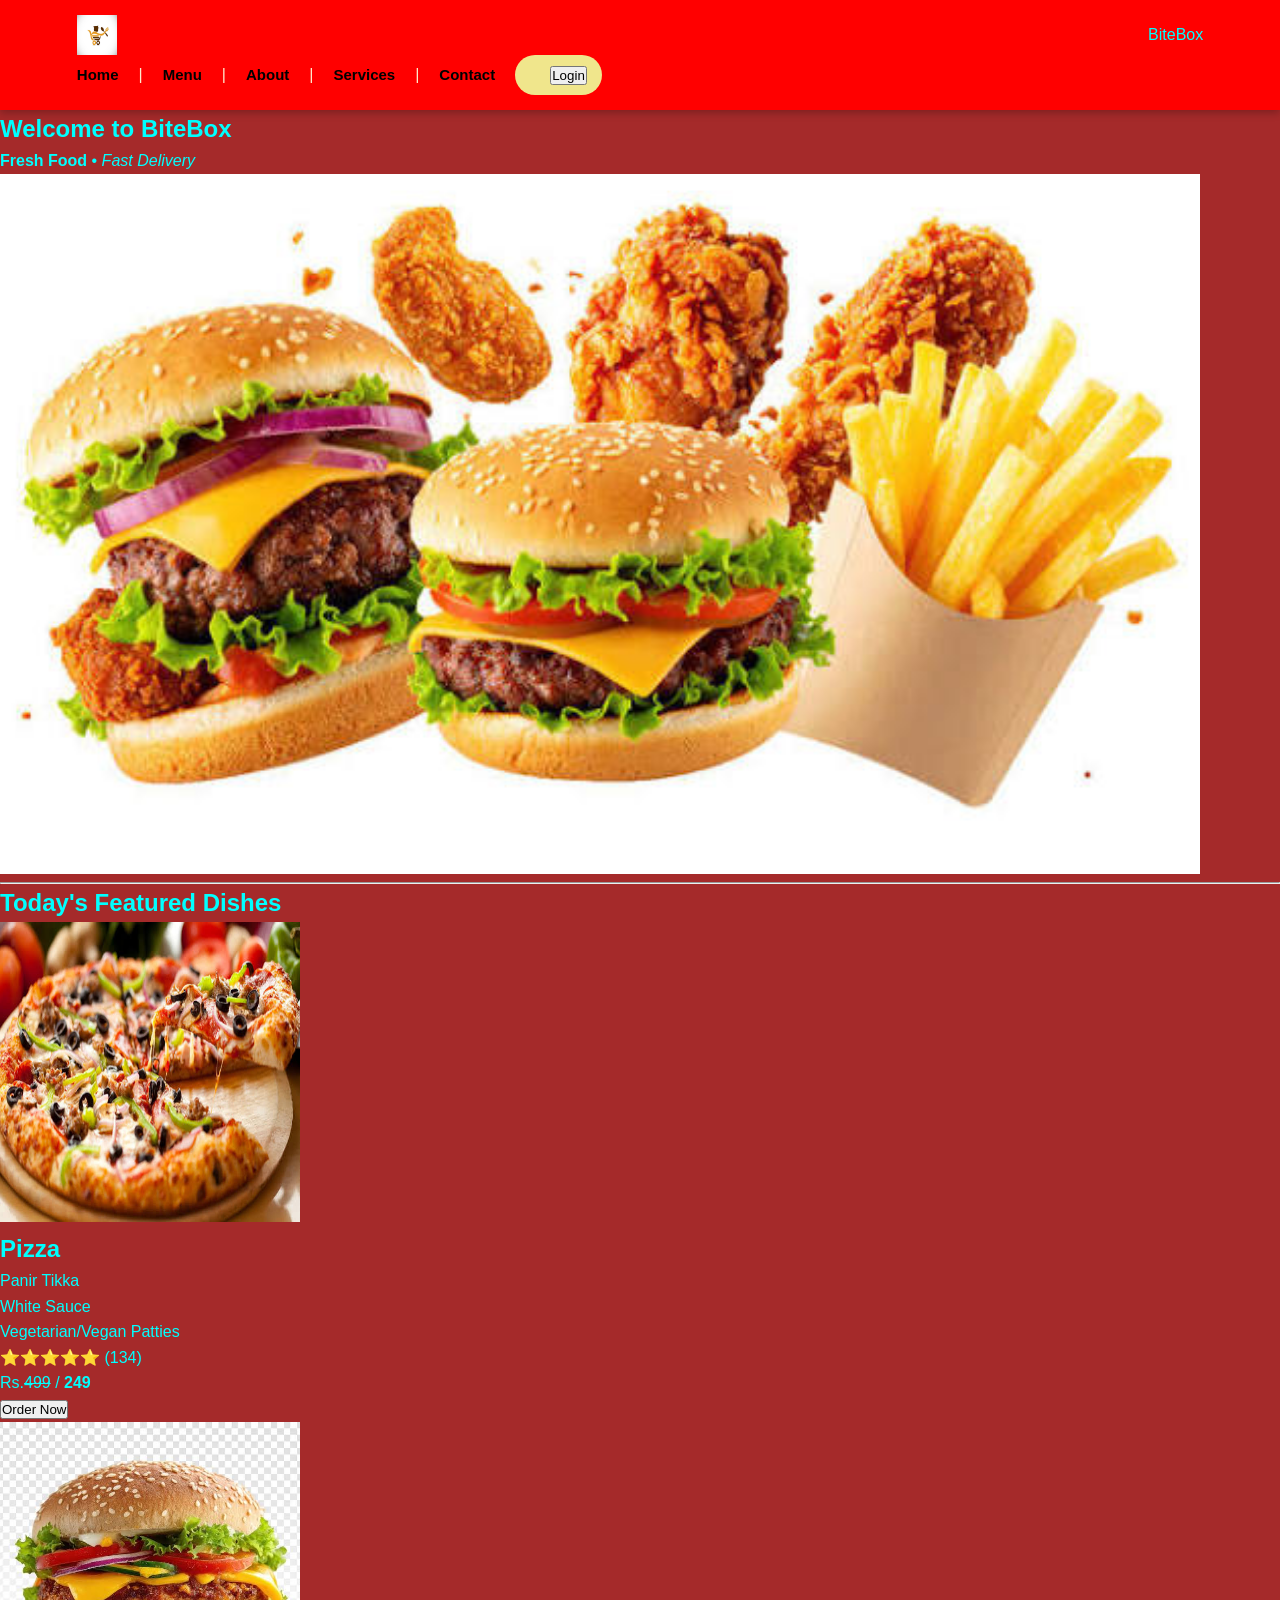
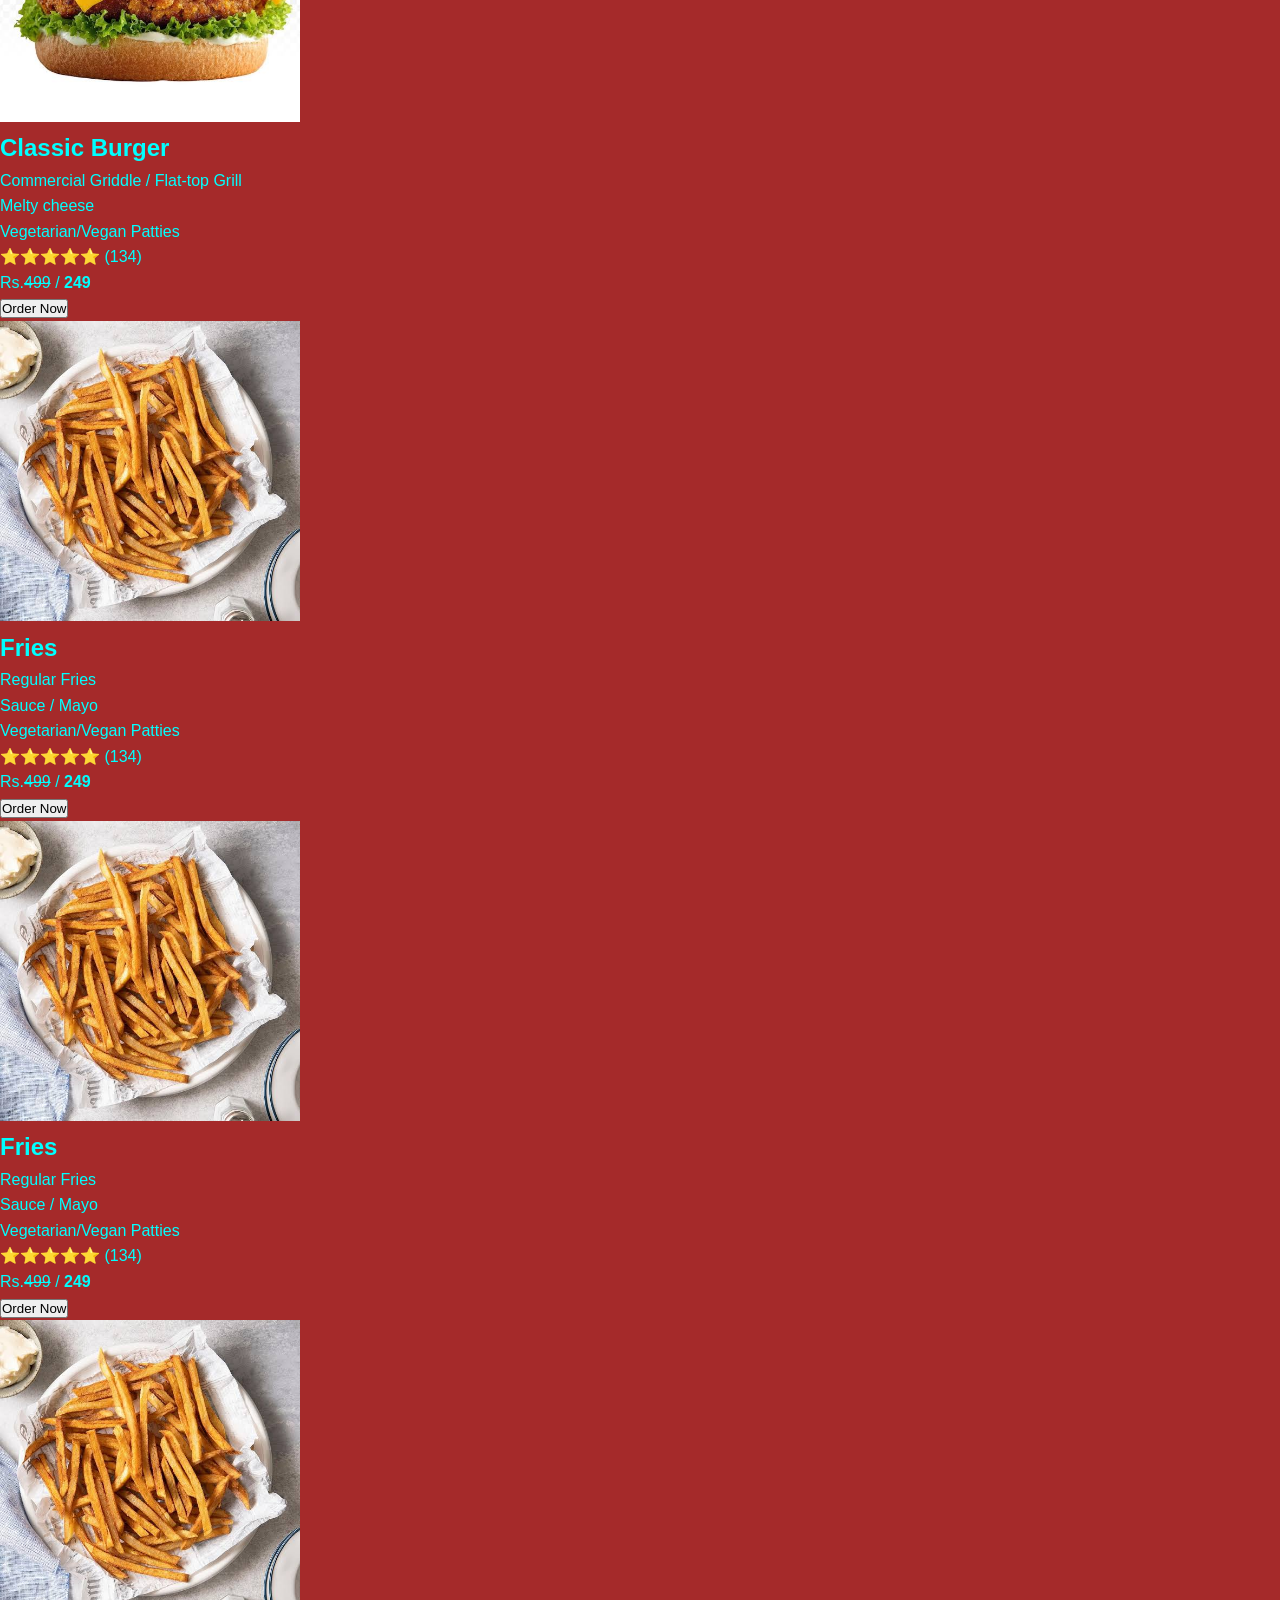
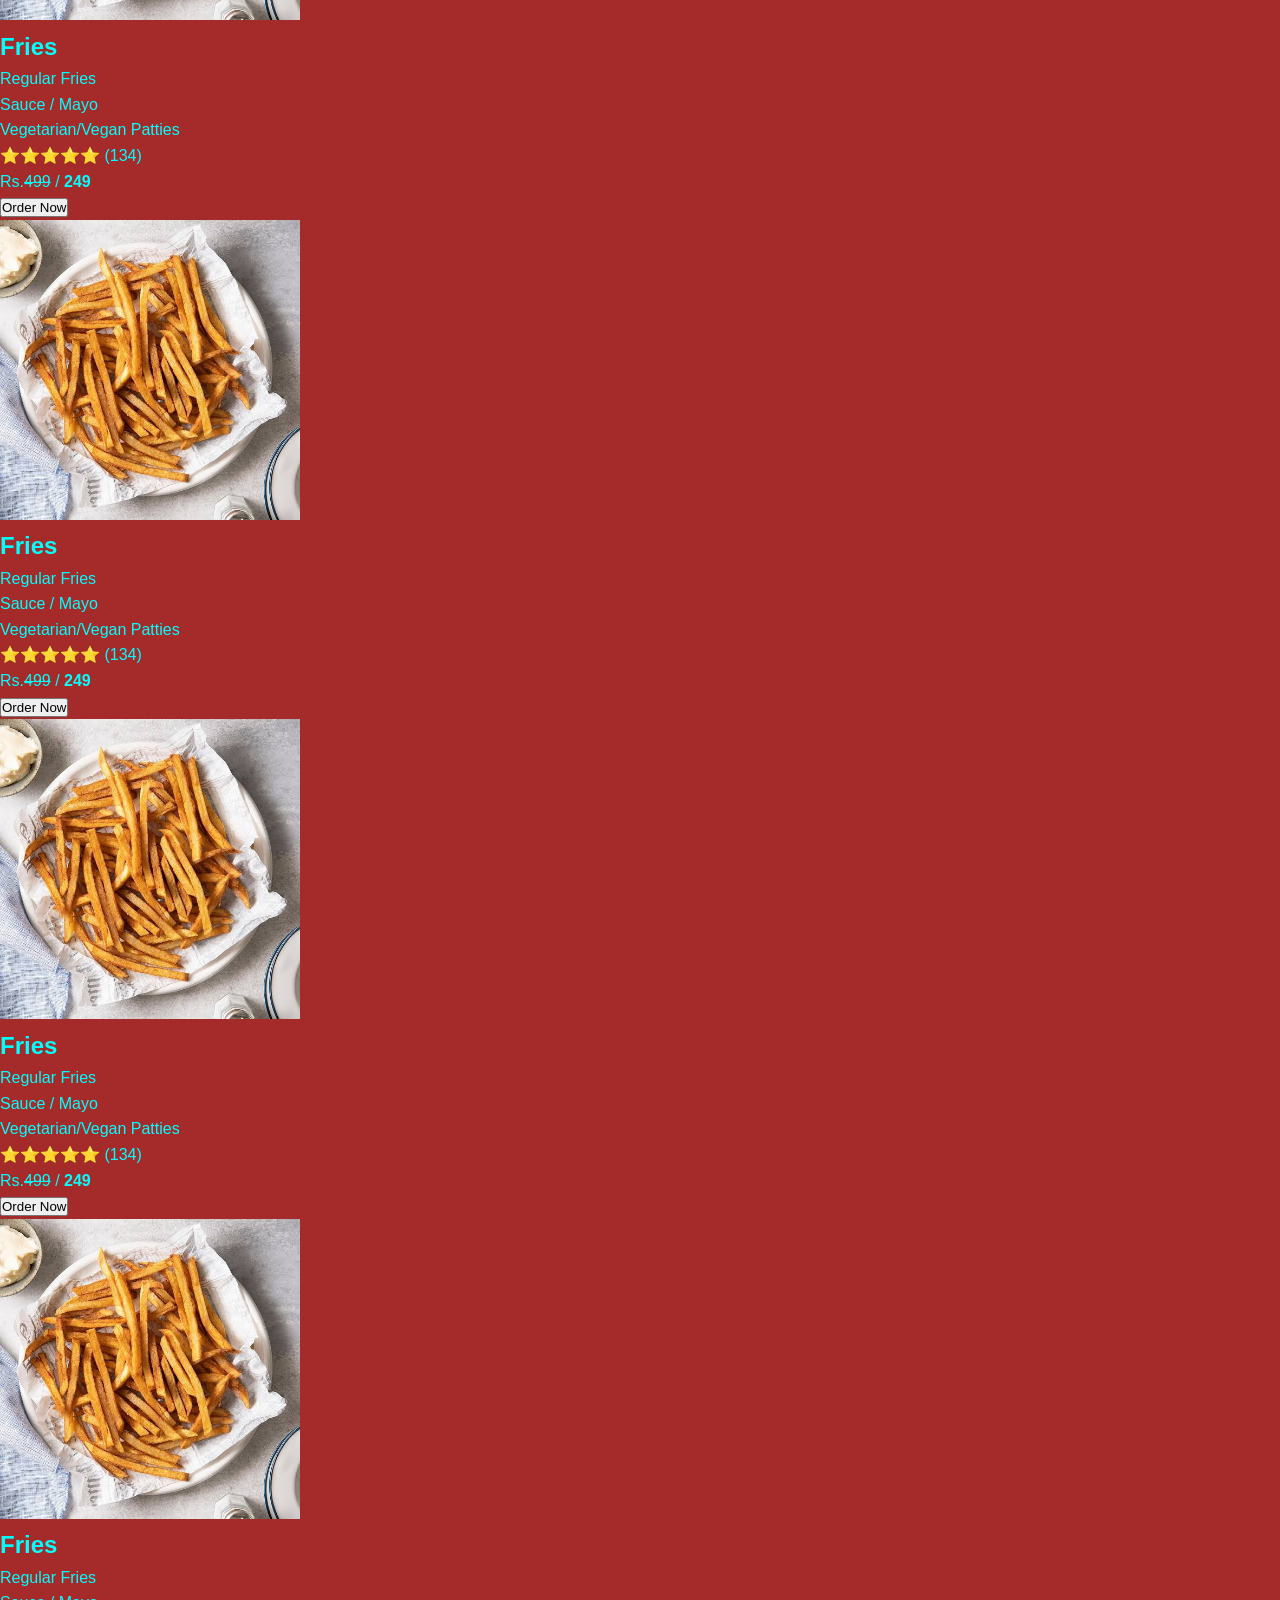
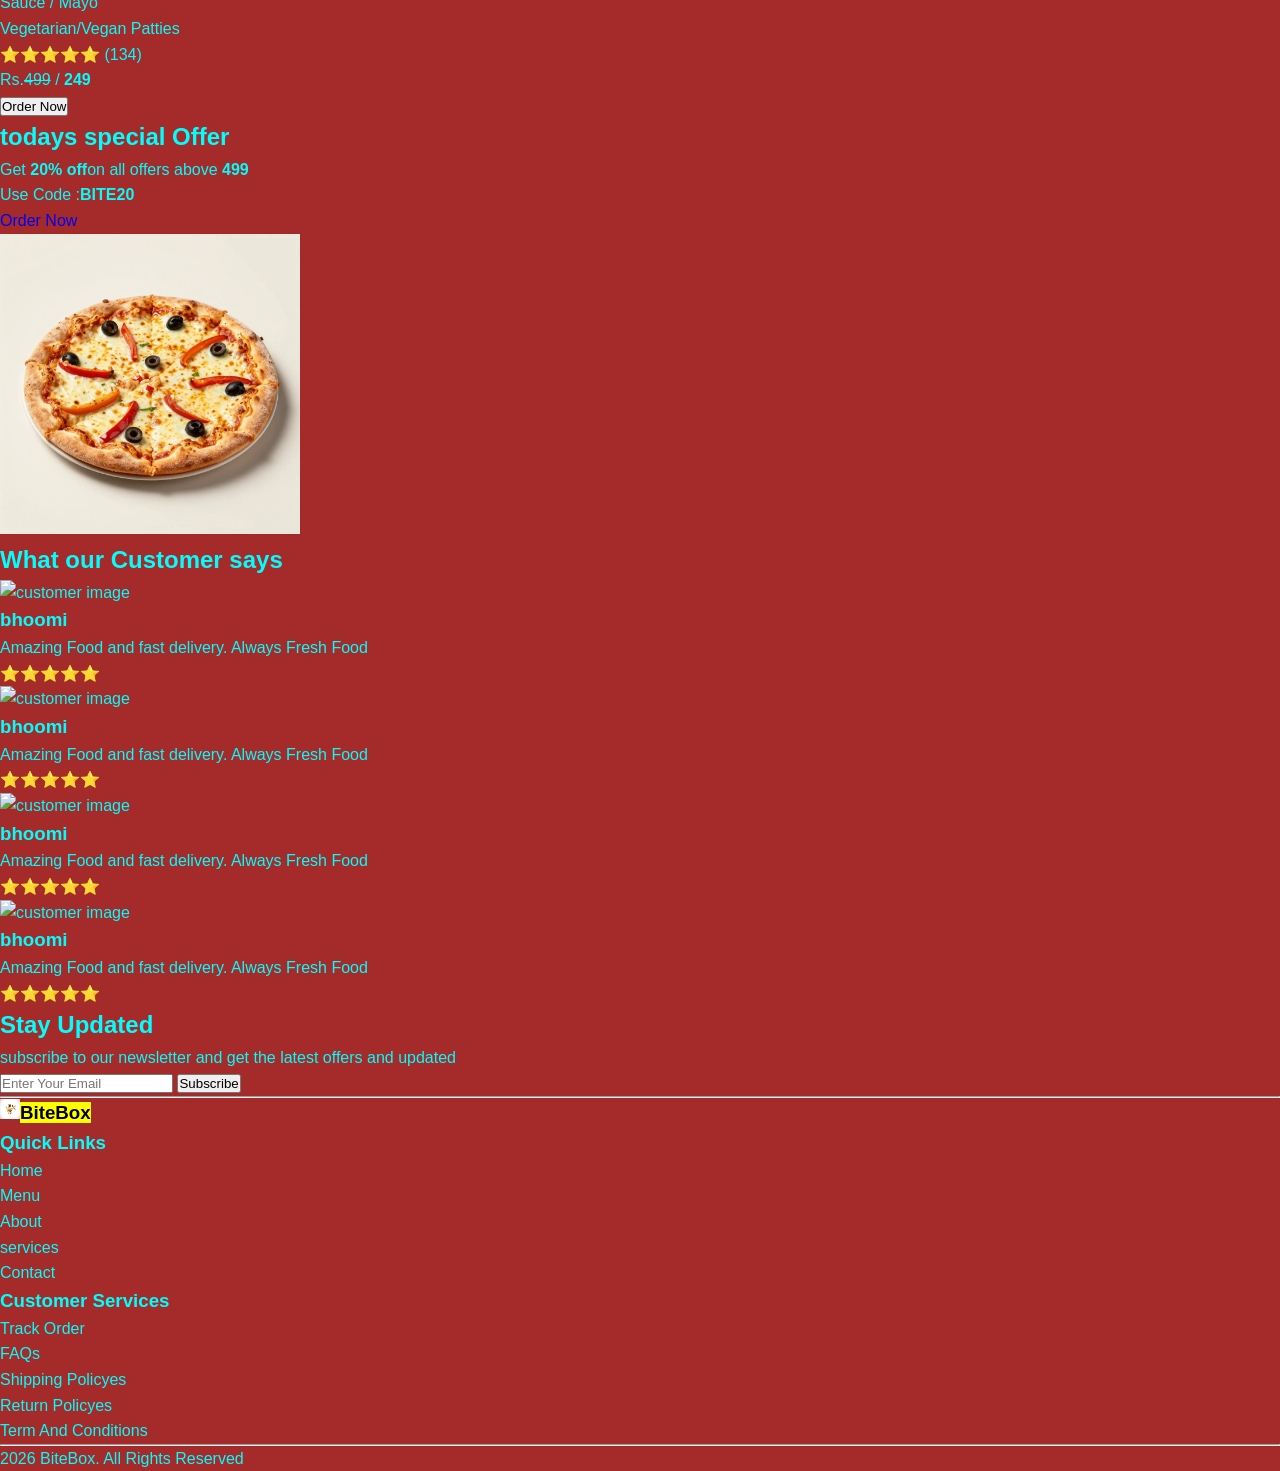
==== index.html @ 76cec6b2 "css changed and added some style" ====
<!DOCTYPE html>
<html lang="en">

<head>
    <meta charset="UTF-8">
    <meta name="viewport" content="width=device-width, initial-scale=1.0">
    <title>BiteBox</title>
    <link rel="stylesheet" href="./style.css">
    
</head>

<body>
    <!-- Restaurant Name -->



    <nav class="navbar-container" >
        <div class="nav"
            <h1  class="logo" ><img src="./assets/images/logo.jpg" height="40" width="40"><span>BiteBox</span></h1>
           
        </div>
        <div  class="nav-links">
             <a   class="links"   href="index.html">Home</a>
            |
            <a class="links"  href="Menu.html">Menu</a>
            |
            <a class="links" href="About.html">About</a>
            |
            <a class="links" href="Services.html"> Services</a>
            |
            <a class="links" href="Contact.html">Contact</a>


            <a class="login-link"  href="./Login.html"><button class="login-btn">Login</button></a>


        </div>
    </nav>


    <main>
        <section class="main"  >
            <!-- Welcome Section -->

            <h2>Welcome to BiteBox</h2>
            <p>
                <strong>Fresh Food</strong>
                •
                <em>Fast Delivery</em>
            </p>
        </section>

        <div>
            <img src="./assets/images/banner.jpg" alt="banner" height="700" width="1200">
        </div>


        <!--Todays Featured Dishes -->

        <hr>

        <section   class="main">
            <h2>Today's Featured Dishes</h2>
            <div>
                <img src="./assets/images/pizzaindex.jpg" alt="Pizza" height="300" width="300">
                <h2>Pizza</h2>
                <p>
                <ul>
                    <li> Panir Tikka</li>
                    <li>White Sauce</li>
                    <li>Vegetarian/Vegan Patties</li>
                </ul>
                </p>
                <p><span>⭐⭐⭐⭐⭐</span> (134)</p>
                <p>Rs.<del>499</del> / <strong>249</strong></p>
                <button>Order Now</button>
            </div>
            <div class="card1">
                <img src="./assets/images/burgerindex.jpg" alt="Pizza" height="300" width="300">
                <h2>Classic Burger</h2>
                <p>
                <ul>
                    <li>Commercial Griddle / Flat-top Grill</li>
                    <li>Melty cheese</li>
                    <li>Vegetarian/Vegan Patties</li>

                </ul>
                </p>
                <p><span>⭐⭐⭐⭐⭐</span> (134)</p>
                <p>Rs.<del>499</del> / <strong>249</strong></p>
                <button>Order Now</button>
            </div>
            <div>
                <img src="./assets/images/friesindex.jpg" alt="Pizza" height="300" width="300">
                <h2>Fries</h2>
                <p>
                <ul>
                    <li>Regular Fries</li>
                    <li>Sauce / Mayo</li>
                    <li>Vegetarian/Vegan Patties</li>

                </ul>
                </p>
                <p><span>⭐⭐⭐⭐⭐</span> (134)</p>
                <p>Rs.<del>499</del> / <strong>249</strong></p>
                <button>Order Now</button>
            </div>


            <div>
                <img src="./assets/images/friesindex.jpg" alt="Pizza" height="300" width="300">
                <h2>Fries</h2>
                <p>
                <ul>
                    <li>Regular Fries</li>
                    <li>Sauce / Mayo</li>
                    <li>Vegetarian/Vegan Patties</li>

                </ul>
                </p>
                <p><span>⭐⭐⭐⭐⭐</span> (134)</p>
                <p>Rs.<del>499</del> / <strong>249</strong></p>
                <button>Order Now</button>
            </div>


            <div>
                <img src="./assets/images/friesindex.jpg" alt="Pizza" height="300" width="300">
                <h2>Fries</h2>
                <p>
                <ul>
                    <li>Regular Fries</li>
                    <li>Sauce / Mayo</li>
                    <li>Vegetarian/Vegan Patties</li>

                </ul>
                </p>
                <p><span>⭐⭐⭐⭐⭐</span> (134)</p>
                <p>Rs.<del>499</del> / <strong>249</strong></p>
                <button>Order Now</button>
            </div>


            <div>
                <img src="./assets/images/friesindex.jpg" alt="Pizza" height="300" width="300">
                <h2>Fries</h2>
                <p>
                <ul>
                    <li>Regular Fries</li>
                    <li>Sauce / Mayo</li>
                    <li>Vegetarian/Vegan Patties</li>

                </ul>
                </p>
                <p><span>⭐⭐⭐⭐⭐</span> (134)</p>
                <p>Rs.<del>499</del> / <strong>249</strong></p>
                <button>Order Now</button>
            </div>


            <div>
                <img src="./assets/images/friesindex.jpg" alt="Pizza" height="300" width="300">
                <h2>Fries</h2>
                <p>
                <ul>
                    <li>Regular Fries</li>
                    <li>Sauce / Mayo</li>
                    <li>Vegetarian/Vegan Patties</li>

                </ul>
                </p>
                <p><span>⭐⭐⭐⭐⭐</span> (134)</p>
                <p>Rs.<del>499</del> / <strong>249</strong></p>
                <button>Order Now</button>
            </div>


            <div>
                <img src="./assets/images/friesindex.jpg" alt="Pizza" height="300" width="300">
                <h2>Fries</h2>
                <p>
                <ul>
                    <li>Regular Fries</li>
                    <li>Sauce / Mayo</li>
                    <li>Vegetarian/Vegan Patties</li>

                </ul>
                </p>
                <p><span>⭐⭐⭐⭐⭐</span> (134)</p>
                <p>Rs.<del>499</del> / <strong>249</strong></p>
                <button>Order Now</button>
            </div>



        </section>

        <!--  -->

        <!--Todays Special Offers -->
        <section>
            <!-- offer content -->
            <div>
                <h2>todays special Offer</h2>
                <p>Get <Strong>20% off</Strong>on all offers above <strong>499</strong></p>
                <p>Use Code :<strong>BITE20</strong></p>
                <a href="./Menu.html">Order Now</a>
            </div>
            <!-- offer image -->
            <div>
                <img src="./assets/images/pizza.png" alt="pizza ofer " height="300" width="300">

            </div>
        </section>

        <!-- reviews  -->

        <section>
            <h2>What our Customer says</h2>
            <!-- first review -->

            <div>
                <img src="" alt="customer image">
                <h3>bhoomi </h3>
                <p>Amazing Food and fast delivery. Always Fresh Food</p>
                <p><span>⭐⭐⭐⭐⭐</span></p>
            </div>

            <!-- second review -->
            <div>
                <img src="" alt="customer image">
                <h3>bhoomi </h3>
                <p>Amazing Food and fast delivery. Always Fresh Food</p>
                <p><span>⭐⭐⭐⭐⭐</span></p>
            </div>

            <!-- third review -->
            <div>
                <img src="" alt="customer image">
                <h3>bhoomi </h3>
                <p>Amazing Food and fast delivery. Always Fresh Food</p>
                <p><span>⭐⭐⭐⭐⭐</span></p>
            </div>

            <!-- fourth review -->
            <div>
                <img src="" alt="customer image">
                <h3>bhoomi </h3>
                <p>Amazing Food and fast delivery. Always Fresh Food</p>
                <p><span>⭐⭐⭐⭐⭐</span></p>
            </div>

        </section>

        <!-- news letter section -->

        <section>
            <div>
                <h2>Stay Updated </h2>
                <p> subscribe to our newsletter and get the latest offers and updated</p>
            </div>

            <div>
                <form>
                    <input type="email" placeholder="Enter Your Email">
                    <button type="submit">Subscribe</button>

                </form>
            </div>
        </section>


    </main>
    <hr>
    <!-- footer section -->
    <footer>
        <div>
            <div>
                <h3><img src="./assets/images/logo.jpg" alt="Food logo" height="20" width="20"><mark>BiteBox</mark></h3>
            </div>
        </div>
        <div>
            <h3>Quick Links</h3>
            <ul>

                <li> <a href="./index.html"></a>Home</li>
                <li><a href="./Menu.html"></a>Menu</li>
                <li><a href="./About.html"></a>About</li>
                <li><a href="./Services.html"></a>services</li>
                <li><a href="./Contact.html"></a>Contact</li>
            </ul>
        </div>
        <!-- link two -->
        <div>
            <h3>
                Customer Services
            </h3>
            <ul>
                <li>Track Order</li>
                <li>FAQs </li>
                <li>Shipping Policyes </li>
                <li>Return Policyes </li>
                <li>Term And Conditions </li>

            </ul>
        </div>
        <hr>
        
        <p>2026 BiteBox.  All Rights Reserved</p>
    </footer>



</body>

</html>
---- style.css ----
/* nav{ 

}

logo{

}

main{
    background-color
} */

/* 
.nav-links{
    height: 60px;
    width: 100%;
    display: flex;
    justify-content: space-between;
    align-items: center;
    background-color: rgb(229, 61, 201);
}

.nav{display: flex;
  justify-content: space-between;
  align-items: center;
  background-color: cyan;
  padding: 10px 20px;
}

.home{
    color: rgb(107, 126, 61);
    text-decoration: none;
    font-size: 20px;
    font-weight: bold;
    text-shadow: 1px 1px 2px rgb(249, 252, 252);
}
.menu{
    color: rgb(21, 195, 180);
    text-decoration: none;
    font-size:medium;

    text-shadow: 1px 1px 2px rgb(226, 73, 193);
}

.login
{   color:red;
    background-color: red;   



}

.main{
   
    padding: 20px;
    
}
main section h2{
    color: rgb(255, 0, 0);
    font-size: 24px;
margin: 30px 0px;

    
}

.card1{background-color: rgb(27, 173, 206);
    
    width: 100px;
    border-radius: 5px;
    box-shadow: 0px 2px 5px rgba(0, 0, 0, 0.1);
    
} */






* {
    margin: 0;
    padding: 0;
    box-sizing: border-box;
}

html {
    scroll-behavior: smooth;
}

body {
    font-family: Arial, sans-serif;
    background-color: brown;
    color: aqua;
    line-height: 1.6;
}

button, input {
    font-family: inherit;
}

button {
    cursor: pointer;
}

a {
    text-decoration: none;
}

/* navbar */

.navbar-container {
    background-color: red;
    padding: 15px 6%;
    box-shadow: rgba(0, 0, 0, 0.24) 0px 3px 8px;
    position: sticky;
    top: 0;
    z-index: 1000;
}

.nav {
    max-width: 1400px;
    margin: auto;
    display: flex;
    justify-content: space-between;
    align-items: center;
    gap: 20px;
}

.logo {
    background-color: red;
    display: flex;
    align-items: center;
    gap: 10px;
    font-size: 25px;
    font-weight: 800;
}

.logo img {
    border-radius: 50%;
    object-fit: cover;
}

.nav-links {
    display: flex;
    align-items: center;
    gap: 20px;
    color: blanchedalmond;
}

.links {
    color: black;
    font-size: 15px;
    font-weight: 600;
    transition: 0.3s;
}

.links:hover {
    text-decoration: underline;
    color: white;
}

.login-btn {
    margin-left: 20px;
}

.login-link {
    background-color: khaki;
    color: black;
    padding: 8px 15px;
    border: none;
    border-radius: 25px;
    font-size: 15px;
    font-weight: 600;
    transition: 0.3s;
}
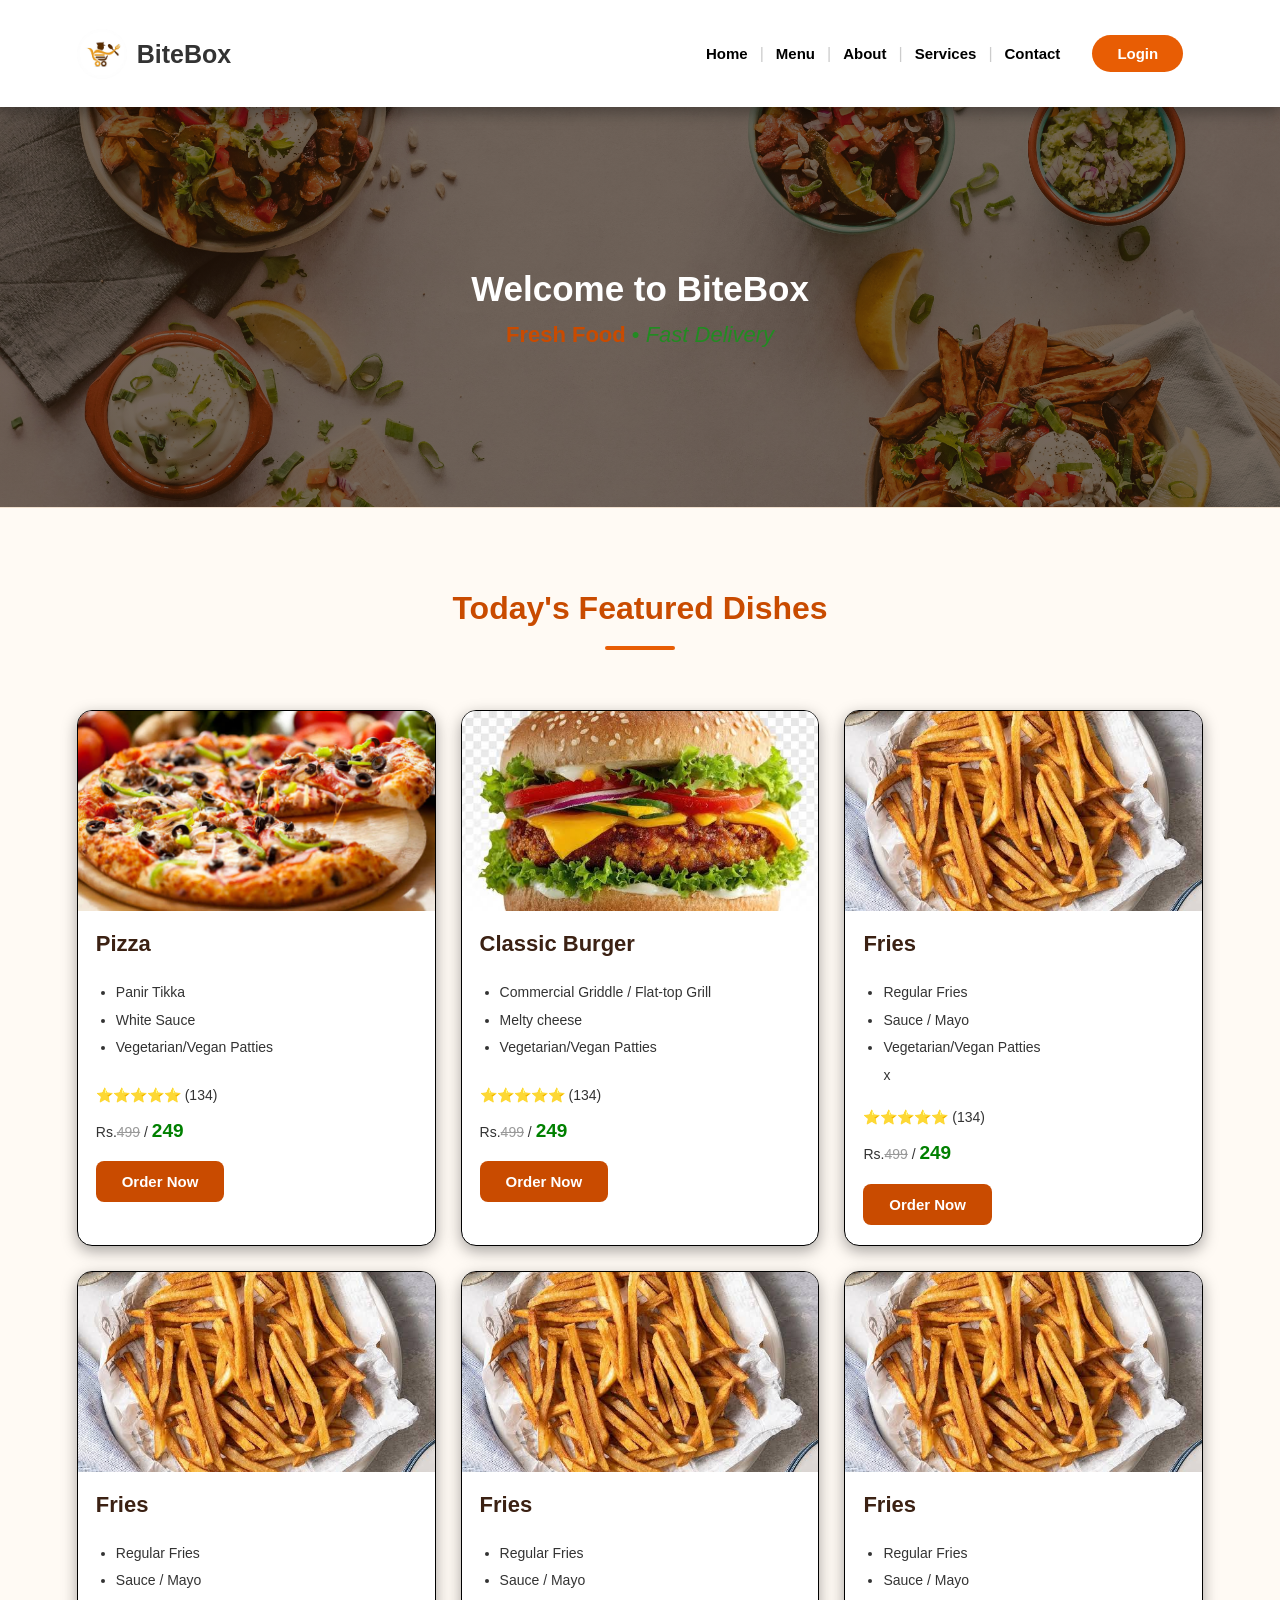
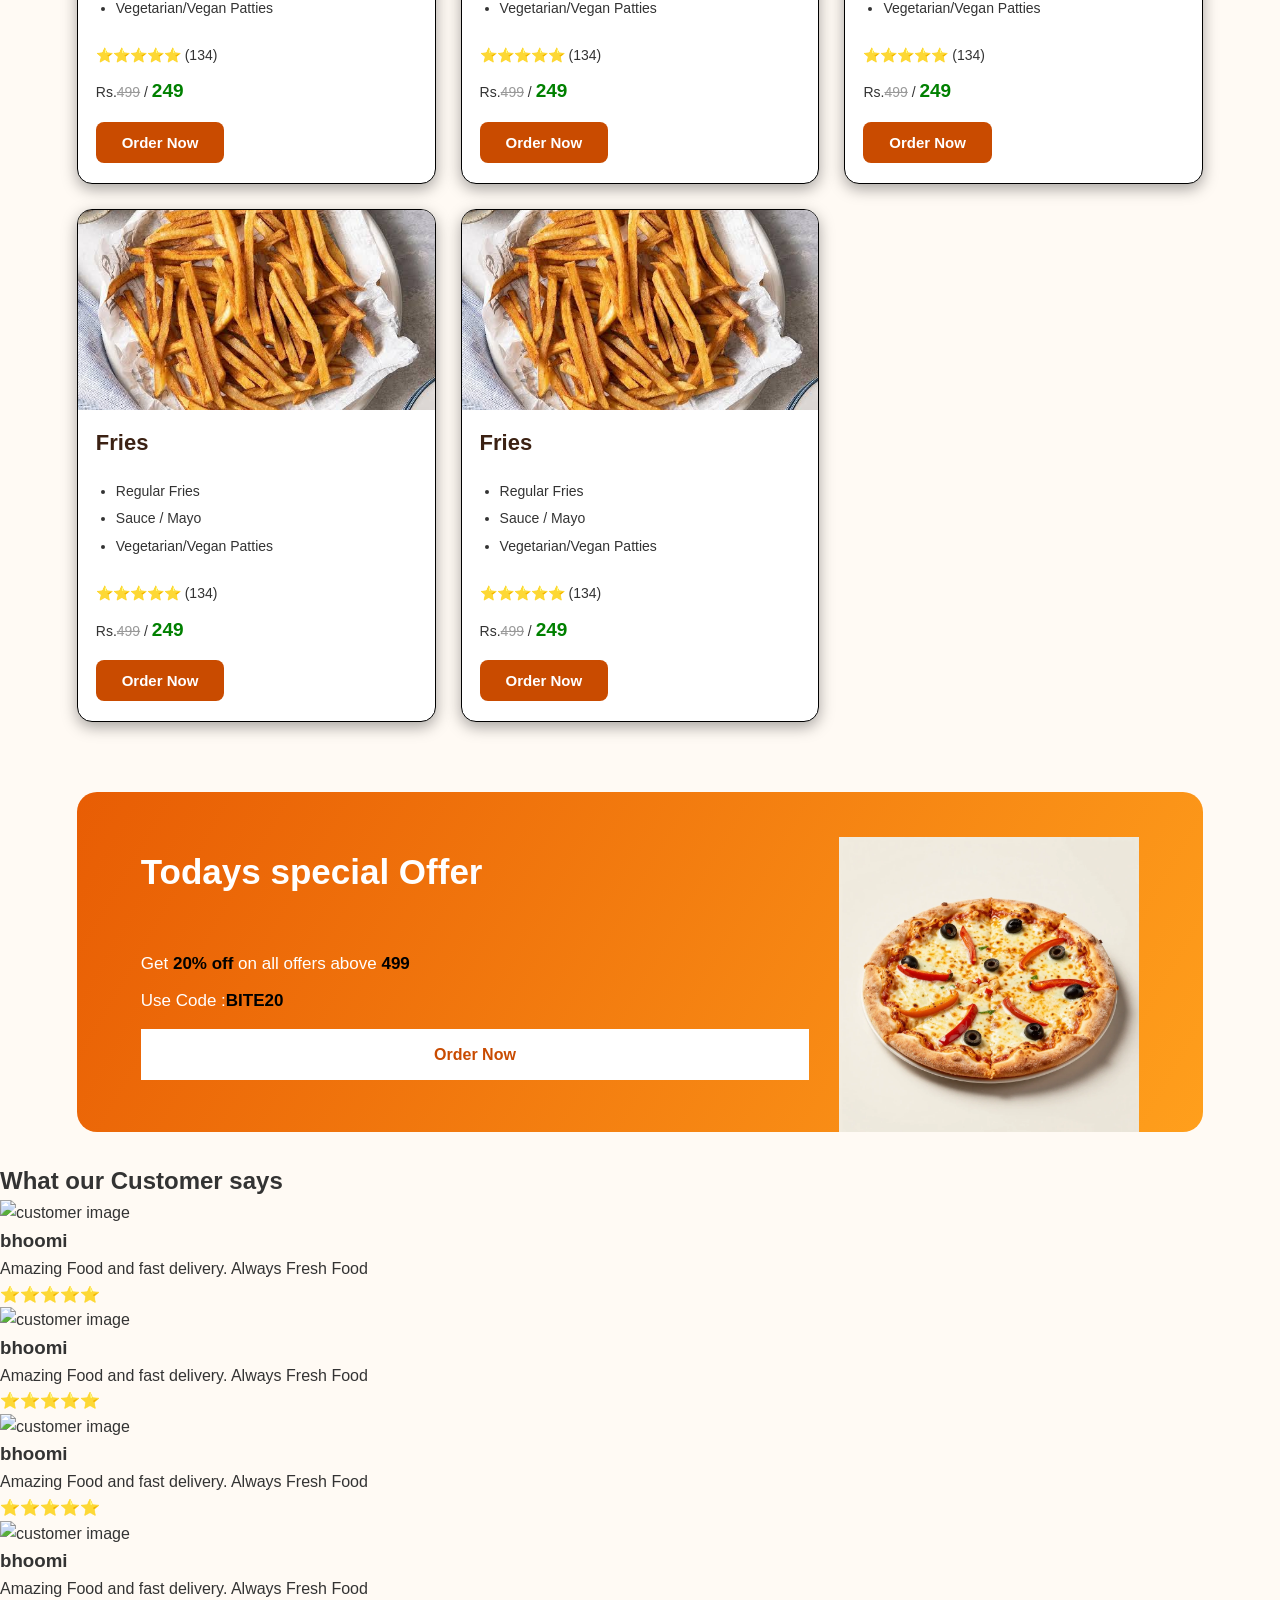
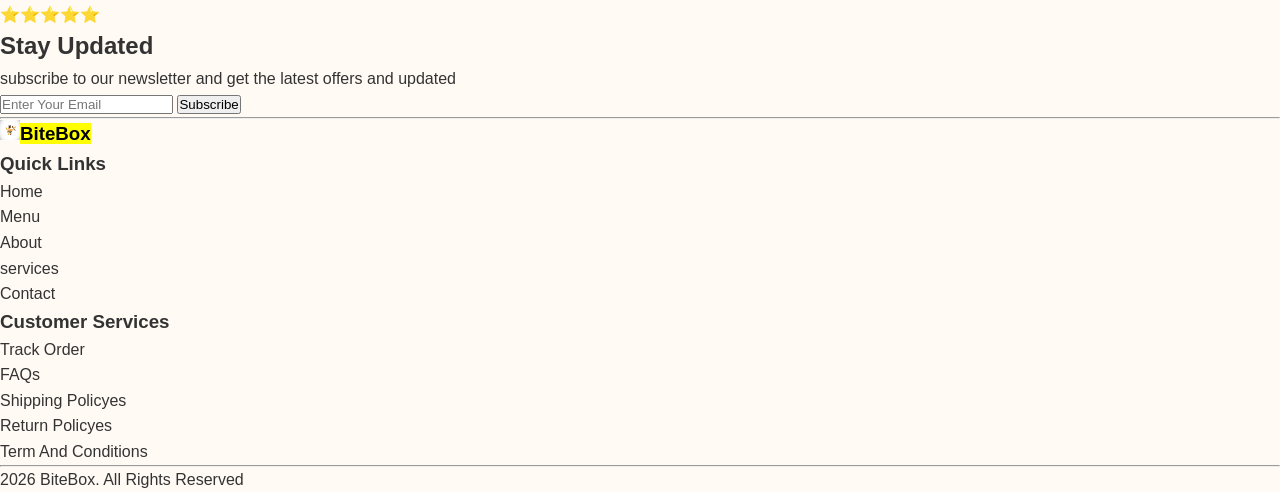
==== commit 9ce50023: "welcome, dishes, offer" ====
--- a/index.html
+++ b/index.html
@@ -5,8 +5,7 @@
     <meta charset="UTF-8">
     <meta name="viewport" content="width=device-width, initial-scale=1.0">
     <title>BiteBox</title>
-    <link rel="stylesheet" href="./style.css">
-    
+    <link rel="stylesheet" href="./stylesheet/style.css">
 </head>
 
 <body>
@@ -14,36 +13,38 @@
 
 
 
-    <nav class="navbar-container" >
-        <div class="nav"
-            <h1  class="logo" ><img src="./assets/images/logo.jpg" height="40" width="40"><span>BiteBox</span></h1>
-           
-        </div>
-        <div  class="nav-links">
-             <a   class="links"   href="index.html">Home</a>
-            |
-            <a class="links"  href="Menu.html">Menu</a>
-            |
-            <a class="links" href="About.html">About</a>
-            |
-            <a class="links" href="Services.html"> Services</a>
-            |
-            <a class="links" href="Contact.html">Contact</a>
-
-
-            <a class="login-link"  href="./Login.html"><button class="login-btn">Login</button></a>
+    <nav class="navbar-container">
+        <div class="navbar">
+            
+                <h1 class="logo"><img src="./assets/images/logo.jpg" alt="Food logo" height="50" width="50"><span>BiteBox</span></h1>
+            
+            
+                <div class="nav-links" >
+                    <a class="links" href="index.html">Home</a>
+                    |
+                    <a class="links" href="Menu.html">Menu</a>
+                    |
+                    <a class="links" href="About.html">About</a>
+                    |
+                    <a class="links" href="Services.html"> Services</a>
+                    |
+                    <a class="links" href="Contact.html">Contact</a>
+
+                    <a  href="./Login.html" class="login-link"><button class="login-btn" >Login</button></a>
+                </div>
+            
+            
 
 
         </div>
     </nav>
 
-
     <main>
-        <section class="main"  >
+        <section class="welcome-section">
             <!-- Welcome Section -->
 
-            <h2>Welcome to BiteBox</h2>
-            <p>
+            <h2 class="heading">Welcome to BiteBox</h2>
+            <p class="para">
                 <strong>Fresh Food</strong>
                 •
                 <em>Fast Delivery</em>
@@ -51,33 +52,35 @@
         </section>
 
         <div>
-            <img src="./assets/images/banner.jpg" alt="banner" height="700" width="1200">
-        </div>
+            <!-- <img src="./assets/images/banner.jpg" alt="banner" height="700" width="1200"> -->
+        </div>
+
 
 
         <!--Todays Featured Dishes -->
 
         <hr>
 
-        <section   class="main">
-            <h2>Today's Featured Dishes</h2>
-            <div>
+        <section class="featured-section">
+            <h2 class="section-title">Today's Featured Dishes</h2>
+            <div class="card">
                 <img src="./assets/images/pizzaindex.jpg" alt="Pizza" height="300" width="300">
                 <h2>Pizza</h2>
                 <p>
                 <ul>
                     <li> Panir Tikka</li>
+                    
                     <li>White Sauce</li>
                     <li>Vegetarian/Vegan Patties</li>
                 </ul>
                 </p>
                 <p><span>⭐⭐⭐⭐⭐</span> (134)</p>
                 <p>Rs.<del>499</del> / <strong>249</strong></p>
-                <button>Order Now</button>
-            </div>
-            <div class="card1">
+                <button class="card-button">Order Now</button>
+            </div>
+            <div class = "card">
                 <img src="./assets/images/burgerindex.jpg" alt="Pizza" height="300" width="300">
-                <h2>Classic Burger</h2>
+                <h2 class="card-head">Classic Burger</h2>
                 <p>
                 <ul>
                     <li>Commercial Griddle / Flat-top Grill</li>
@@ -88,107 +91,107 @@
                 </p>
                 <p><span>⭐⭐⭐⭐⭐</span> (134)</p>
                 <p>Rs.<del>499</del> / <strong>249</strong></p>
-                <button>Order Now</button>
-            </div>
-            <div>
-                <img src="./assets/images/friesindex.jpg" alt="Pizza" height="300" width="300">
-                <h2>Fries</h2>
-                <p>
-                <ul>
-                    <li>Regular Fries</li>
-                    <li>Sauce / Mayo</li>
-                    <li>Vegetarian/Vegan Patties</li>
-
-                </ul>
-                </p>
-                <p><span>⭐⭐⭐⭐⭐</span> (134)</p>
-                <p>Rs.<del>499</del> / <strong>249</strong></p>
-                <button>Order Now</button>
-            </div>
-
-
-            <div>
-                <img src="./assets/images/friesindex.jpg" alt="Pizza" height="300" width="300">
-                <h2>Fries</h2>
-                <p>
-                <ul>
-                    <li>Regular Fries</li>
-                    <li>Sauce / Mayo</li>
-                    <li>Vegetarian/Vegan Patties</li>
-
-                </ul>
-                </p>
-                <p><span>⭐⭐⭐⭐⭐</span> (134)</p>
-                <p>Rs.<del>499</del> / <strong>249</strong></p>
-                <button>Order Now</button>
-            </div>
-
-
-            <div>
-                <img src="./assets/images/friesindex.jpg" alt="Pizza" height="300" width="300">
-                <h2>Fries</h2>
-                <p>
-                <ul>
-                    <li>Regular Fries</li>
-                    <li>Sauce / Mayo</li>
-                    <li>Vegetarian/Vegan Patties</li>
-
-                </ul>
-                </p>
-                <p><span>⭐⭐⭐⭐⭐</span> (134)</p>
-                <p>Rs.<del>499</del> / <strong>249</strong></p>
-                <button>Order Now</button>
-            </div>
-
-
-            <div>
-                <img src="./assets/images/friesindex.jpg" alt="Pizza" height="300" width="300">
-                <h2>Fries</h2>
-                <p>
-                <ul>
-                    <li>Regular Fries</li>
-                    <li>Sauce / Mayo</li>
-                    <li>Vegetarian/Vegan Patties</li>
-
-                </ul>
-                </p>
-                <p><span>⭐⭐⭐⭐⭐</span> (134)</p>
-                <p>Rs.<del>499</del> / <strong>249</strong></p>
-                <button>Order Now</button>
-            </div>
-
-
-            <div>
-                <img src="./assets/images/friesindex.jpg" alt="Pizza" height="300" width="300">
-                <h2>Fries</h2>
-                <p>
-                <ul>
-                    <li>Regular Fries</li>
-                    <li>Sauce / Mayo</li>
-                    <li>Vegetarian/Vegan Patties</li>
-
-                </ul>
-                </p>
-                <p><span>⭐⭐⭐⭐⭐</span> (134)</p>
-                <p>Rs.<del>499</del> / <strong>249</strong></p>
-                <button>Order Now</button>
-            </div>
-
-
-            <div>
-                <img src="./assets/images/friesindex.jpg" alt="Pizza" height="300" width="300">
-                <h2>Fries</h2>
-                <p>
-                <ul>
-                    <li>Regular Fries</li>
-                    <li>Sauce / Mayo</li>
-                    <li>Vegetarian/Vegan Patties</li>
-
-                </ul>
-                </p>
-                <p><span>⭐⭐⭐⭐⭐</span> (134)</p>
-                <p>Rs.<del>499</del> / <strong>249</strong></p>
-                <button>Order Now</button>
+                <button class="card-button">Order Now</button>
+            </div>
+            <div class="card">
+                <img src="./assets/images/friesindex.jpg" alt="Pizza" height="300" width="300">
+                <h2 class="card-head">Fries</h2>
+                <p>
+                <ul>
+                    <li>Regular Fries</li>
+                    <li>Sauce / Mayo</li>
+                    <li>Vegetarian/Vegan Patties</li>
+                    
+                    x
+                </ul>
+                </p>
+                <p><span>⭐⭐⭐⭐⭐</span> (134)</p>
+                <p>Rs.<del>499</del> / <strong>249</strong></p>
+                <button class="card-button">Order Now</button>
+            </div>
+
+            <div class="card">
+                <img src="./assets/images/friesindex.jpg" alt="Pizza" height="300" width="300">
+                <h2 class="card-head">Fries</h2>
+                <p>
+                <ul>
+                    <li>Regular Fries</li>
+                    <li>Sauce / Mayo</li>
+                    <li>Vegetarian/Vegan Patties</li>
+
+                </ul>
+                </p>
+                <p><span>⭐⭐⭐⭐⭐</span> (134)</p>
+                <p>Rs.<del>499</del> / <strong>249</strong></p>
+                <button class="card-button">Order Now</button>
+            </div>
+
+
+            <div  class="card">
+                <img src="./assets/images/friesindex.jpg" alt="Pizza" height="300" width="300">
+                <h2 class="card-head">Fries</h2>
+                <p>
+                <ul>
+                    <li>Regular Fries</li>
+                    <li>Sauce / Mayo</li>
+                    <li>Vegetarian/Vegan Patties</li>
+
+                </ul>
+                </p>
+                <p><span>⭐⭐⭐⭐⭐</span> (134)</p>
+                <p>Rs.<del>499</del> / <strong>249</strong></p>
+                <button class="card-button">Order Now</button>
+            </div>
+
+
+            <div  class="card">
+                <img src="./assets/images/friesindex.jpg" alt="Pizza" height="300" width="300">
+                <h2 class="card-head">Fries</h2>
+                <p>
+                <ul>
+                    <li>Regular Fries</li>
+                    <li>Sauce / Mayo</li>
+                    <li>Vegetarian/Vegan Patties</li>
+
+                </ul>
+                </p>
+                <p><span>⭐⭐⭐⭐⭐</span> (134)</p>
+                <p>Rs.<del>499</del> / <strong>249</strong></p>
+                <button class="card-button">Order Now</button>
+            </div>
+
+
+            <div  class="card">
+                <img src="./assets/images/friesindex.jpg" alt="Pizza" height="300" width="300">
+                <h2 class="card-head">Fries</h2>
+                <p>
+                <ul>
+                    <li>Regular Fries</li>
+                    <li>Sauce / Mayo</li>
+                    <li>Vegetarian/Vegan Patties</li>
+
+                </ul>
+                </p>
+                <p><span>⭐⭐⭐⭐⭐</span> (134)</p>
+                <p>Rs.<del>499</del> / <strong>249</strong></p>
+                <button class="card-button">Order Now</button>
+            </div>
+
+
+            <div  class="card">
+                <img src="./assets/images/friesindex.jpg" alt="Pizza" height="300" width="300">
+                <h2 class="card-head">Fries</h2>
+                <p>
+                <ul>
+                    <li>Regular Fries</li>
+                    <li>Sauce / Mayo</li>
+                    <li>Vegetarian/Vegan Patties</li>
+
+                </ul>
+                </p>
+                <p><span>⭐⭐⭐⭐⭐</span> (134)</p>
+                <p>Rs.<del>499</del> / <strong>249</strong></p>
+                <button class="card-button">Order Now</button>
             </div>
 
 
@@ -198,16 +201,16 @@
         <!--  -->
 
         <!--Todays Special Offers -->
-        <section>
+        <section class="offer-section">
             <!-- offer content -->
-            <div>
-                <h2>todays special Offer</h2>
-                <p>Get <Strong>20% off</Strong>on all offers above <strong>499</strong></p>
+            <div class="offer-content">
+                <h2>Todays special Offer</h2>
+                <p>Get <Strong>20% off</Strong> on all offers above <strong>499</strong></p>
                 <p>Use Code :<strong>BITE20</strong></p>
                 <a href="./Menu.html">Order Now</a>
             </div>
             <!-- offer image -->
-            <div>
+            <div class="offer-image">
                 <img src="./assets/images/pizza.png" alt="pizza ofer " height="300" width="300">
 
             </div>
@@ -305,8 +308,8 @@
             </ul>
         </div>
         <hr>
-        
-        <p>2026 BiteBox.  All Rights Reserved</p>
+
+        <p>2026 BiteBox. All Rights Reserved</p>
     </footer>
 
 
--- a/stylesheet/style.css
+++ b/stylesheet/style.css
@@ -0,0 +1,460 @@
+/* 
+
+
+.navbar{
+    color: #885133;
+    height: 80px;
+    width: 100%;
+    display: flex;
+    align-items: center;
+    justify-content: space-between;
+    background-color: #f0e6d7 ;
+    
+}
+
+.links{
+    color: #885133;
+    font-family: Arial, sans-serif;
+    font-weight: bold;
+
+}
+
+.login-btn{
+    background-color: #d62300;
+    color: #f0e6d7;
+    border: none;
+    padding: 7px;
+    margin: 10px;
+    border-radius: 10px;
+    cursor: pointer;
+    font-family: Arial, Helvetica, sans-serif;
+    font-size: 16px;
+
+}
+
+main section>h2 {
+    text-align: center;
+    font-size: 32px;
+    color: black;
+    margin: 30px 0px;
+    font-family: Arial, sans-serif;
+}
+
+.cards {
+    background-color: #885133;
+    border-radius: 10px;
+    width: 30%;
+    box-shadow: rgba(0, 0, 0, 0.35) 0px 5px 15px;
+    font-family: Arial, sans-serif;
+    color:#f0e6d7;
+}
+.cards > img{
+    width: 100%;
+    height: 220px;
+    object-fit: cover;
+    border-radius: 10px;
+}
+
+.card h2{
+    font-size: 23px;
+    font-family: Arial,sans-serif;
+    margin: 18px 20px;
+}
+.order-button{
+    color: #f0e6d7;
+    background-color:#d62300 ;
+    border: none;
+    padding: 10px;
+    margin: 10px;
+    border-radius: 20px;
+    cursor: pointer;
+    font-family: Arial, sans-serif;
+    font-weight: bold;
+    align-items: center;
+    justify-content: center;
+}
+
+ .card-head{
+    margin-left: 35px;
+    font-weight: 700px;
+
+    
+} 
+
+
+.cards2 {
+    background-color: #70b410;
+    border-radius: 10px;
+    width: 30%;
+    box-shadow: rgba(0, 0, 0, 0.35) 0px 5px 15px;
+    font-family: Arial, sans-serif;
+    color:#f0e6d7;
+}
+.cards2 > img{
+    width: 100%;
+    height: 220px;
+    object-fit: cover;
+    border-radius: 10px;
+}
+
+.card h2{
+    font-size: 23px;
+    font-family: Arial,sans-serif;
+    margin: 18px 20px;
+}
+
+.cards3 {
+    background-color: #b44f10;
+    border-radius: 10px;
+    width: 30%;
+    box-shadow: rgba(0, 0, 0, 0.35) 0px 5px 15px;
+    font-family: Arial, sans-serif;
+    color:#f0e6d7;
+}
+.cards3 > img{
+    width: 100%;
+    height: 220px;
+    object-fit: cover;
+    border-radius: 10px;
+}
+
+.card h2{
+    font-size: 23px;
+    font-family: Arial,sans-serif;
+    margin: 18px 20px;
+}
+
+.cards4 {
+    background-color: #b4b110;
+    border-radius: 10px;
+    width: 30%;
+    box-shadow: rgba(0, 0, 0, 0.35) 0px 5px 15px;
+    font-family: Arial, sans-serif;
+    color:#f0e6d7;
+}
+.cards4 > img{
+    width: 100%;
+    height: 220px;
+    object-fit: cover;
+    border-radius: 10px;
+}
+
+.card h2{
+    font-size: 23px;
+    font-family: Arial,sans-serif;
+    margin: 18px 20px;
+}
+
+.cards5 {
+    background-color: #44b410;
+    border-radius: 10px;
+    width: 30%;
+    box-shadow: rgba(0, 0, 0, 0.35) 0px 5px 15px;
+    font-family: Arial, sans-serif;
+    color:#f0e6d7;
+}
+.cards5 > img{
+    width: 100%;
+    height: 220px;
+    object-fit: cover;
+    border-radius: 10px;
+}
+
+.card h2{
+    font-size: 23px;
+    font-family: Arial,sans-serif;
+    margin: 18px 20px;
+} */
+
+
+
+
+*{
+    margin: 0;
+    padding: 0;
+    box-sizing: border-box;
+}
+
+html{
+    scroll-behavior: smooth;
+}
+
+body{
+    font-family: Arial, Helvetica, sans-serif;
+    background-color: #fffaf4;
+    color: #333;
+    line-height: 1.6;
+}
+
+button, input{
+    font-family: inherit;
+}
+
+button{
+    cursor: pointer;
+}
+
+a{
+    text-decoration: none;
+}
+
+/* NAVBAR */
+
+.navbar-container{
+    background-color: #ffffff;
+    padding: 15px 6%;
+    box-shadow: rgba(0, 0, 0, 0.35) 0px 5px 15px;
+    position: sticky;
+    top: 0;
+    z-index: 1000;
+}
+
+.navbar {
+    max-width: 1400px;
+    margin: auto;
+    display: flex;
+    justify-content: space-between;
+    align-items: center;
+    gap: 20px;
+}
+
+.logo {
+    display: flex;
+    align-items: center;
+    gap: 10px;
+    font-size: 25px;
+    font-weight: 800;
+}
+
+.logo img {
+    border-radius: 50%;
+    object-fit: cover;
+}
+
+.nav-links {
+    display: flex;
+    align-items: center;
+    gap: 12px;
+    color: #ccc;
+}
+
+.links {
+    color: black;
+    font-size: 15px;
+    font-weight: 600;
+    transition: 0.3s;
+}
+
+.links:hover {
+    text-decoration: underline;
+    color: #e85d04;
+}
+
+.login-link {
+    margin: 20px;
+}
+
+.login-btn {
+    background-color: #e85d04;
+    color: white ;
+    border: none;
+    padding: 10px 25px;
+    border-radius: 25px;
+    font-size: 15px;
+    font-weight: 600;
+    transition: 0.3s;
+}
+
+.login-btn:hover {
+    background-color: #c94b00 ;
+}
+
+/* Welcome Section */
+
+.welcome-section {
+    min-height: 400px;
+    /* background: #9b862a;
+    background: linear-gradient(90deg, rgba(155, 134, 42, 1) 0%, rgba(204, 157, 96, 1) 14%, rgba(237, 221, 83, 1) 100%); */
+    background: linear-gradient(rgba(40, 20, 5 ,0.65),rgba(40,20, 5, 0.65)),url(../assets/images/Banner-img.jpg);
+    background-size: cover;
+    background-position: center;
+    display: flex;
+    align-items: center;
+    justify-content: center;
+    text-align: center;
+    padding: 50px 20px;
+    color: white;
+    flex-direction: column;
+}
+
+.heading {
+    font-size: 35px;
+    font-weight: 800;
+}
+
+.para{
+    font-size: 22px;
+    color: forestgreen;
+}
+
+.para strong{
+    color: #c94b00;
+}
+
+/* common section styling */
+main>hr {
+    border: none;
+    border-top: 1px solid #f0dfce;
+
+}
+
+.section-title{
+    text-align: center;
+    font-size: 32px;
+    color: #c94b00;
+    margin : 35px 0px;
+    position: relative;
+    font-weight: 800;
+}
+
+.section-title::after {
+    content: "";
+    display: block;
+    width: 70px;
+    height: 4px;
+    background-color: #e85d04;
+    margin: 12px auto 0;
+    border-radius: 5px;
+
+}
+
+/* featured dishes */
+.featured-section{
+    padding: 40px 6%;
+    display: grid;
+    grid-template-columns: 1fr 1fr 1fr;
+    gap: 25px;
+    max-width: 1500px;
+    margin: auto;
+    
+}
+
+.featured-section>.section-title {
+    grid-column: 1 / -1;
+
+}
+
+.card {
+    background-color: white;
+    border-radius: 15px;
+    overflow: hidden;
+    padding-bottom: 20px;
+    box-shadow: rgba(0, 0, 0, 0.35) 0px 5px 15px;
+    border: 1px solid black;
+    transition: 0.3s;
+
+}
+
+.card img {
+    width: 100%;
+    height: 200px;
+    object-fit: cover;
+    display: block;
+}
+
+.card h2 {
+    font-size: 22px;
+    color: #3b2113;
+    padding: 15px 18px 5px;
+}
+
+.card p {
+    padding: 5px 18px;
+    font-size: 14px;
+}
+
+.card p span {
+    color: #ff9f1c;
+}
+
+.card ul {
+    padding: 5px 18px 5px 38px;
+    font-size: 14px;
+}
+
+.card ul li {
+    margin-bottom: 5px;
+}
+
+.card p del {
+    color: #999;
+}
+
+.card p strong {
+    color: green;
+    font-size: 19px;   
+}
+
+.card-button{
+    margin: 10px 18px 0;
+    width: 36%;
+    background-color: #c94b00;
+    color: white;
+    border: none;
+    padding: 12px;
+    border-radius: 8px;
+    font-size: 15px;
+    font-weight: 700;
+}
+
+.offer-section {
+    background: linear-gradient(120deg, #e85d04, #ff9f1c) ;
+    margin: 30px 6%;
+    padding: 45px 5%;
+    border-radius: 20px;
+    display: flex;
+    align-items: center;
+    justify-content: space-between;
+    gap: 30px;
+    overflow: hidden;
+    color: white;
+}
+
+.offer-content{
+    flex: 1;
+}
+
+.offer-content h2 {
+    font-size: 35px;
+    margin-bottom: 50px;
+}
+
+.offer-content p {
+    font-size: 17px;
+    margin-bottom: 10px;
+}
+
+.offer-content p strong {
+    color: black;
+    font-weight: 800;
+}
+
+.offer-content a {
+    display: block;
+    margin-top: 15px;
+    background-color: white;
+    color: #c94b00;
+    padding: 13px 30px;
+    font-weight: 700;
+    text-align: center;
+}
+
+.offer-image {
+    width: 100%;
+    max-width: 300px;
+    height: 250px;
+    object-fit: contain;
+}
+    
+
+
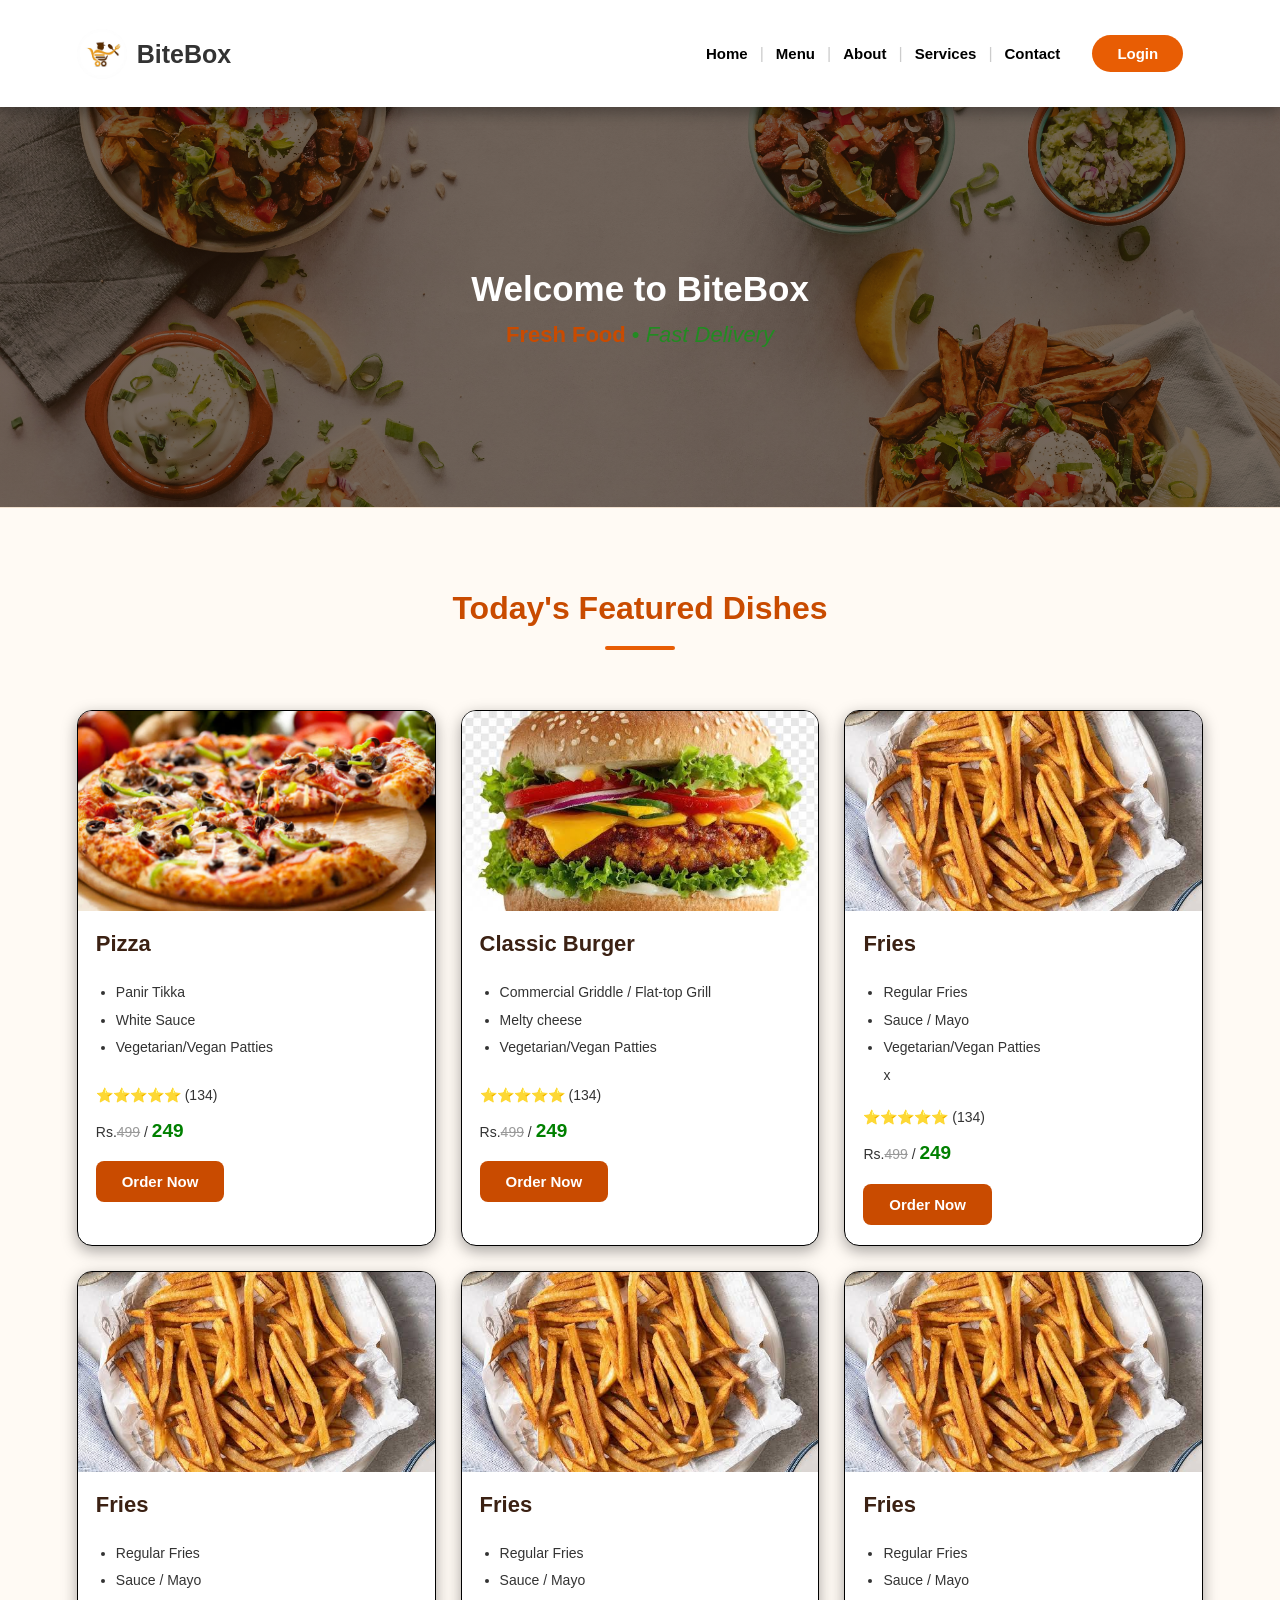
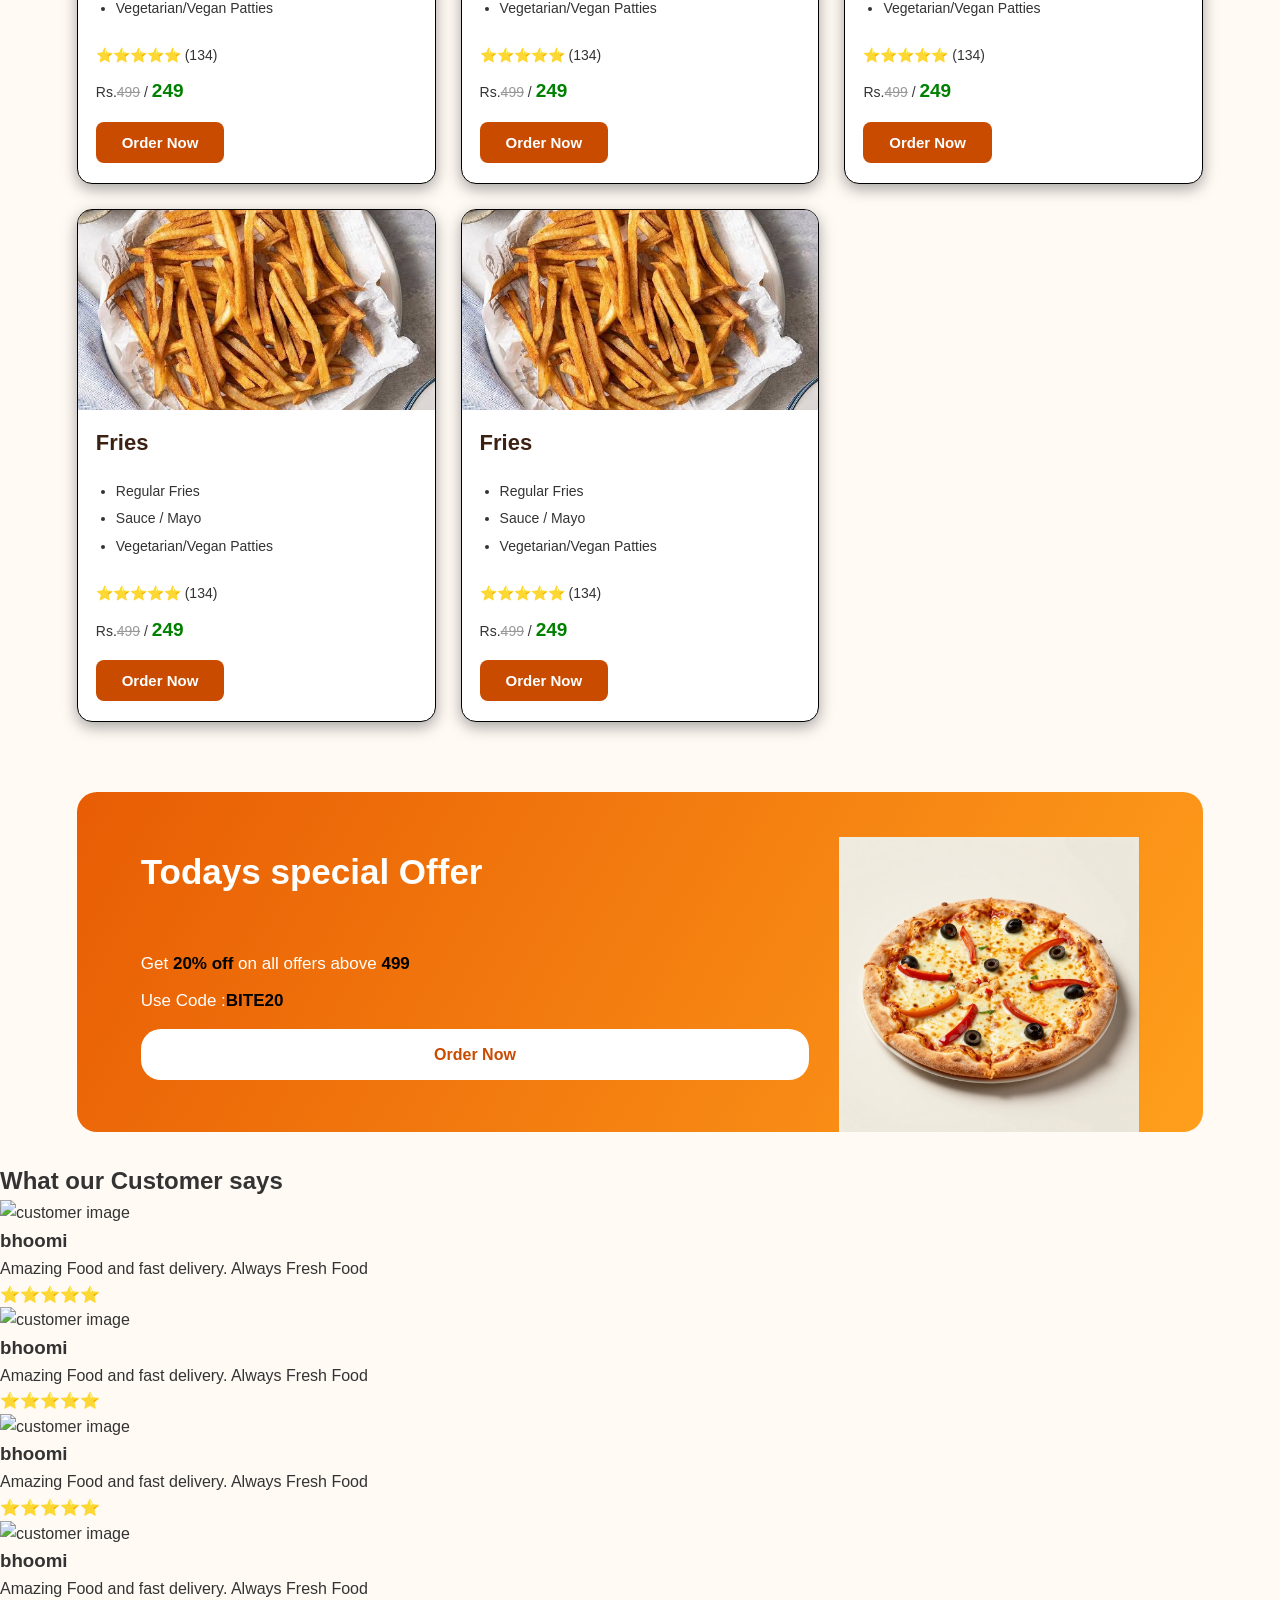
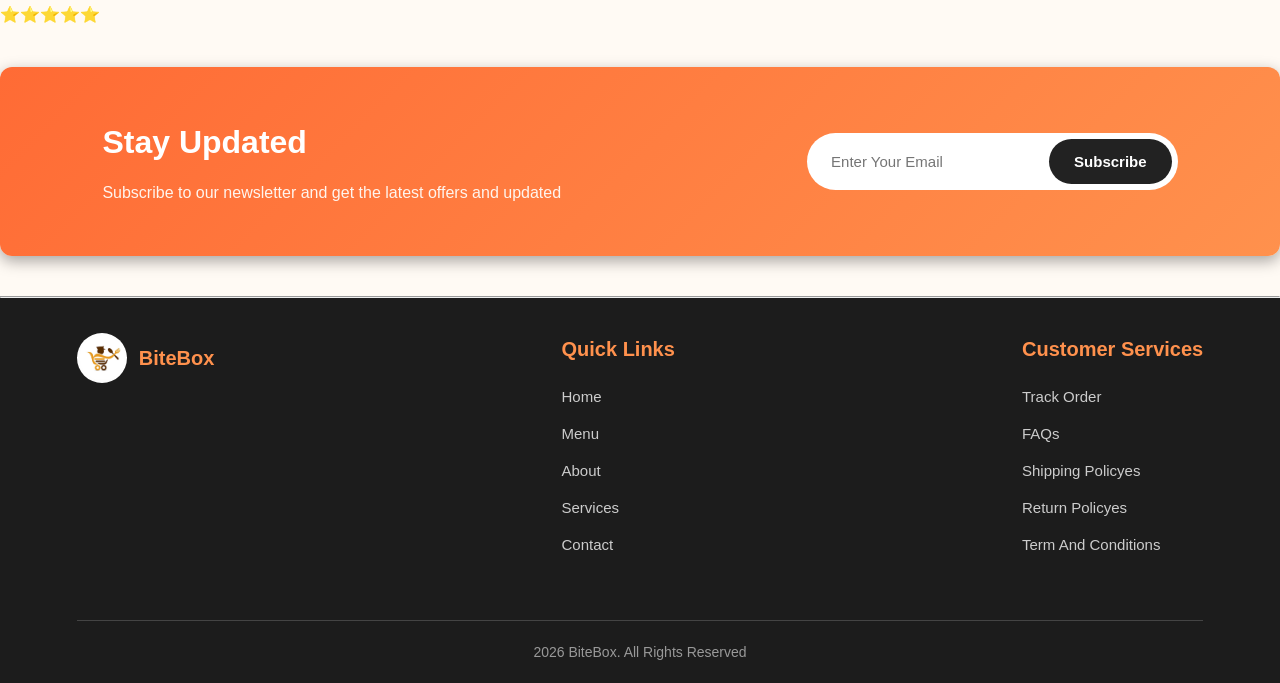
==== commit ecc23436: "News letter section, footer CSS added" ====
--- a/index.html
+++ b/index.html
@@ -257,10 +257,10 @@
 
         <!-- news letter section -->
 
-        <section>
+        <section class="news-letter">
             <div>
                 <h2>Stay Updated </h2>
-                <p> subscribe to our newsletter and get the latest offers and updated</p>
+                <p> Subscribe to our newsletter and get the latest offers and updated</p>
             </div>
 
             <div>
@@ -276,23 +276,24 @@
     </main>
     <hr>
     <!-- footer section -->
-    <footer>
-        <div>
-            <div>
-                <h3><img src="./assets/images/logo.jpg" alt="Food logo" height="20" width="20"><mark>BiteBox</mark></h3>
-            </div>
-        </div>
-        <div>
+    <footer class="footer-container">
+        <div class="footer-1">
+            <div>  
+                <h3  class="footer-logo"><img src="./assets/images/logo.jpg" alt="Food logo" height="50" width="50"><span>BiteBox</span></h3>
+            
+            </div>
+            <div class="footer-link">
             <h3>Quick Links</h3>
             <ul>
 
-                <li> <a href="./index.html"></a>Home</li>
-                <li><a href="./Menu.html"></a>Menu</li>
-                <li><a href="./About.html"></a>About</li>
-                <li><a href="./Services.html"></a>services</li>
-                <li><a href="./Contact.html"></a>Contact</li>
+                <li><a class="footer-link" href="./index.html">Home</a></li>
+                <li><a class="footer-link" href="./Menu.html">Menu</a></li>
+                <li><a class="footer-link" href="./About.html">About</a></li>
+                <li><a class="footer-link" href="./Services.html">Services</a></li>
+                <li><a class="footer-link" href="./Contact.html">Contact</a></li>
             </ul>
-        </div>
+             </div>
+        
         <!-- link two -->
         <div>
             <h3>
@@ -307,6 +308,7 @@
 
             </ul>
         </div>
+        </div>
         <hr>
 
         <p>2026 BiteBox. All Rights Reserved</p>
--- a/stylesheet/style.css
+++ b/stylesheet/style.css
@@ -1,174 +1,3 @@
-/* 
-
-
-.navbar{
-    color: #885133;
-    height: 80px;
-    width: 100%;
-    display: flex;
-    align-items: center;
-    justify-content: space-between;
-    background-color: #f0e6d7 ;
-    
-}
-
-.links{
-    color: #885133;
-    font-family: Arial, sans-serif;
-    font-weight: bold;
-
-}
-
-.login-btn{
-    background-color: #d62300;
-    color: #f0e6d7;
-    border: none;
-    padding: 7px;
-    margin: 10px;
-    border-radius: 10px;
-    cursor: pointer;
-    font-family: Arial, Helvetica, sans-serif;
-    font-size: 16px;
-
-}
-
-main section>h2 {
-    text-align: center;
-    font-size: 32px;
-    color: black;
-    margin: 30px 0px;
-    font-family: Arial, sans-serif;
-}
-
-.cards {
-    background-color: #885133;
-    border-radius: 10px;
-    width: 30%;
-    box-shadow: rgba(0, 0, 0, 0.35) 0px 5px 15px;
-    font-family: Arial, sans-serif;
-    color:#f0e6d7;
-}
-.cards > img{
-    width: 100%;
-    height: 220px;
-    object-fit: cover;
-    border-radius: 10px;
-}
-
-.card h2{
-    font-size: 23px;
-    font-family: Arial,sans-serif;
-    margin: 18px 20px;
-}
-.order-button{
-    color: #f0e6d7;
-    background-color:#d62300 ;
-    border: none;
-    padding: 10px;
-    margin: 10px;
-    border-radius: 20px;
-    cursor: pointer;
-    font-family: Arial, sans-serif;
-    font-weight: bold;
-    align-items: center;
-    justify-content: center;
-}
-
- .card-head{
-    margin-left: 35px;
-    font-weight: 700px;
-
-    
-} 
-
-
-.cards2 {
-    background-color: #70b410;
-    border-radius: 10px;
-    width: 30%;
-    box-shadow: rgba(0, 0, 0, 0.35) 0px 5px 15px;
-    font-family: Arial, sans-serif;
-    color:#f0e6d7;
-}
-.cards2 > img{
-    width: 100%;
-    height: 220px;
-    object-fit: cover;
-    border-radius: 10px;
-}
-
-.card h2{
-    font-size: 23px;
-    font-family: Arial,sans-serif;
-    margin: 18px 20px;
-}
-
-.cards3 {
-    background-color: #b44f10;
-    border-radius: 10px;
-    width: 30%;
-    box-shadow: rgba(0, 0, 0, 0.35) 0px 5px 15px;
-    font-family: Arial, sans-serif;
-    color:#f0e6d7;
-}
-.cards3 > img{
-    width: 100%;
-    height: 220px;
-    object-fit: cover;
-    border-radius: 10px;
-}
-
-.card h2{
-    font-size: 23px;
-    font-family: Arial,sans-serif;
-    margin: 18px 20px;
-}
-
-.cards4 {
-    background-color: #b4b110;
-    border-radius: 10px;
-    width: 30%;
-    box-shadow: rgba(0, 0, 0, 0.35) 0px 5px 15px;
-    font-family: Arial, sans-serif;
-    color:#f0e6d7;
-}
-.cards4 > img{
-    width: 100%;
-    height: 220px;
-    object-fit: cover;
-    border-radius: 10px;
-}
-
-.card h2{
-    font-size: 23px;
-    font-family: Arial,sans-serif;
-    margin: 18px 20px;
-}
-
-.cards5 {
-    background-color: #44b410;
-    border-radius: 10px;
-    width: 30%;
-    box-shadow: rgba(0, 0, 0, 0.35) 0px 5px 15px;
-    font-family: Arial, sans-serif;
-    color:#f0e6d7;
-}
-.cards5 > img{
-    width: 100%;
-    height: 220px;
-    object-fit: cover;
-    border-radius: 10px;
-}
-
-.card h2{
-    font-size: 23px;
-    font-family: Arial,sans-serif;
-    margin: 18px 20px;
-} */
-
-
-
-
 *{
     margin: 0;
     padding: 0;
@@ -447,6 +276,7 @@
     padding: 13px 30px;
     font-weight: 700;
     text-align: center;
+    border-radius: 20px;
 }
 
 .offer-image {
@@ -455,6 +285,176 @@
     height: 250px;
     object-fit: contain;
 }
-    
-
-
+
+
+
+
+/* Newsletter Section */
+
+.news-letter {
+    background: linear-gradient(135deg,#ff6b35,#ff914d);
+    padding: 50px 8%;
+    display: flex;
+    justify-content: space-between;
+    align-items: center;
+    gap: 30px;
+    border-radius: 12px;
+    margin: 40px auto;
+     box-shadow: rgba(0, 0, 0, 0.35) 0px 5px 15px;
+
+}
+
+/* Heading */
+
+.news-letter h2 {
+    font-size: 32px;
+    color: #ffffff;
+    margin-bottom: 12px;
+    font-weight: 700;
+}
+
+/* Paragraph */
+
+.news-letter p {
+    font-size: 16px;
+    color: #fff5ee;
+    margin: 0;
+    line-height: 1.6;
+}
+
+/* Form */
+
+.news-letter form {
+    display: flex;
+    align-items: center;
+    gap: 10px;
+    background-color: white;
+    padding: 6px;
+    border-radius: 50px;
+    min-width: 350px;
+}
+
+/* Email Input */
+
+.news-letter input {
+    flex: 1;
+    border: none;
+    outline: none;
+    padding: 14px 18px;
+    font-size: 15px;
+    border-radius: 50px;
+    min-width: 0;
+}
+
+/* Subscribe Button */
+
+.news-letter button {
+    background-color: #222;
+    color: white;
+    border: none;
+    padding: 14px 25px;
+    font-size: 15px;
+    font-weight: bold;
+    border-radius: 50px;
+    transition: 0.3s ;
+}
+
+.news-letter button:hover {
+    background-color: #444;
+    transform: scale(1.05);
+}
+
+
+
+
+/* Styling footer */
+
+.footer-container {
+    background-color: #1c1c1c;
+    color: white;
+    padding: 35px 6% 20px;
+}
+
+/* Main Footer Layout */
+
+.footer-1 {
+    display: flex;
+    justify-content: space-between;
+    align-items: flex-start;
+     flex-wrap: wrap; 
+    gap: 40px;
+    padding-bottom: 30px;
+}
+
+/* Logo */
+
+.footer-logo {
+    display: flex;
+    align-items: center;
+    gap: 12px;
+    font-size: 28px;
+    color: #ff914d;
+    font-weight: bold;
+}
+
+.footer-logo img {
+    border-radius: 50%;
+    object-fit: cover;
+}
+
+/* Footer Headings */
+
+.footer-1 h3 {
+    font-size: 20px;
+    margin-bottom: 20px;
+    color: #ff914d;
+}
+
+/* Lists */
+
+.footer-1 ul {
+    list-style: none;
+    padding: 0;
+    margin: 0;
+}
+
+.footer-1 ul li {
+    margin-bottom: 13px;
+    font-size: 15px;
+    color: #cccccc;
+    transition: 0.3s ease;
+}
+
+/* Links */
+
+.footer-1 ul li a {
+    color: #cccccc;
+    transition: 0.3s ease;
+}
+
+/* Hover Effect */
+.footer-1 ul li a:hover {
+    color: #ff914d;
+    padding-left: 7px;
+}
+
+/* Horizontal Line */
+
+.footer-container hr {
+    border: none;
+    height: 1px;
+    background-color: #444;
+    margin: 20px 0;
+}
+
+/* Copyright */
+
+.footer-container p {
+    text-align: center;
+    color: #999;
+    font-size: 14px;
+    margin-top: 20px;
+}
+
+
+
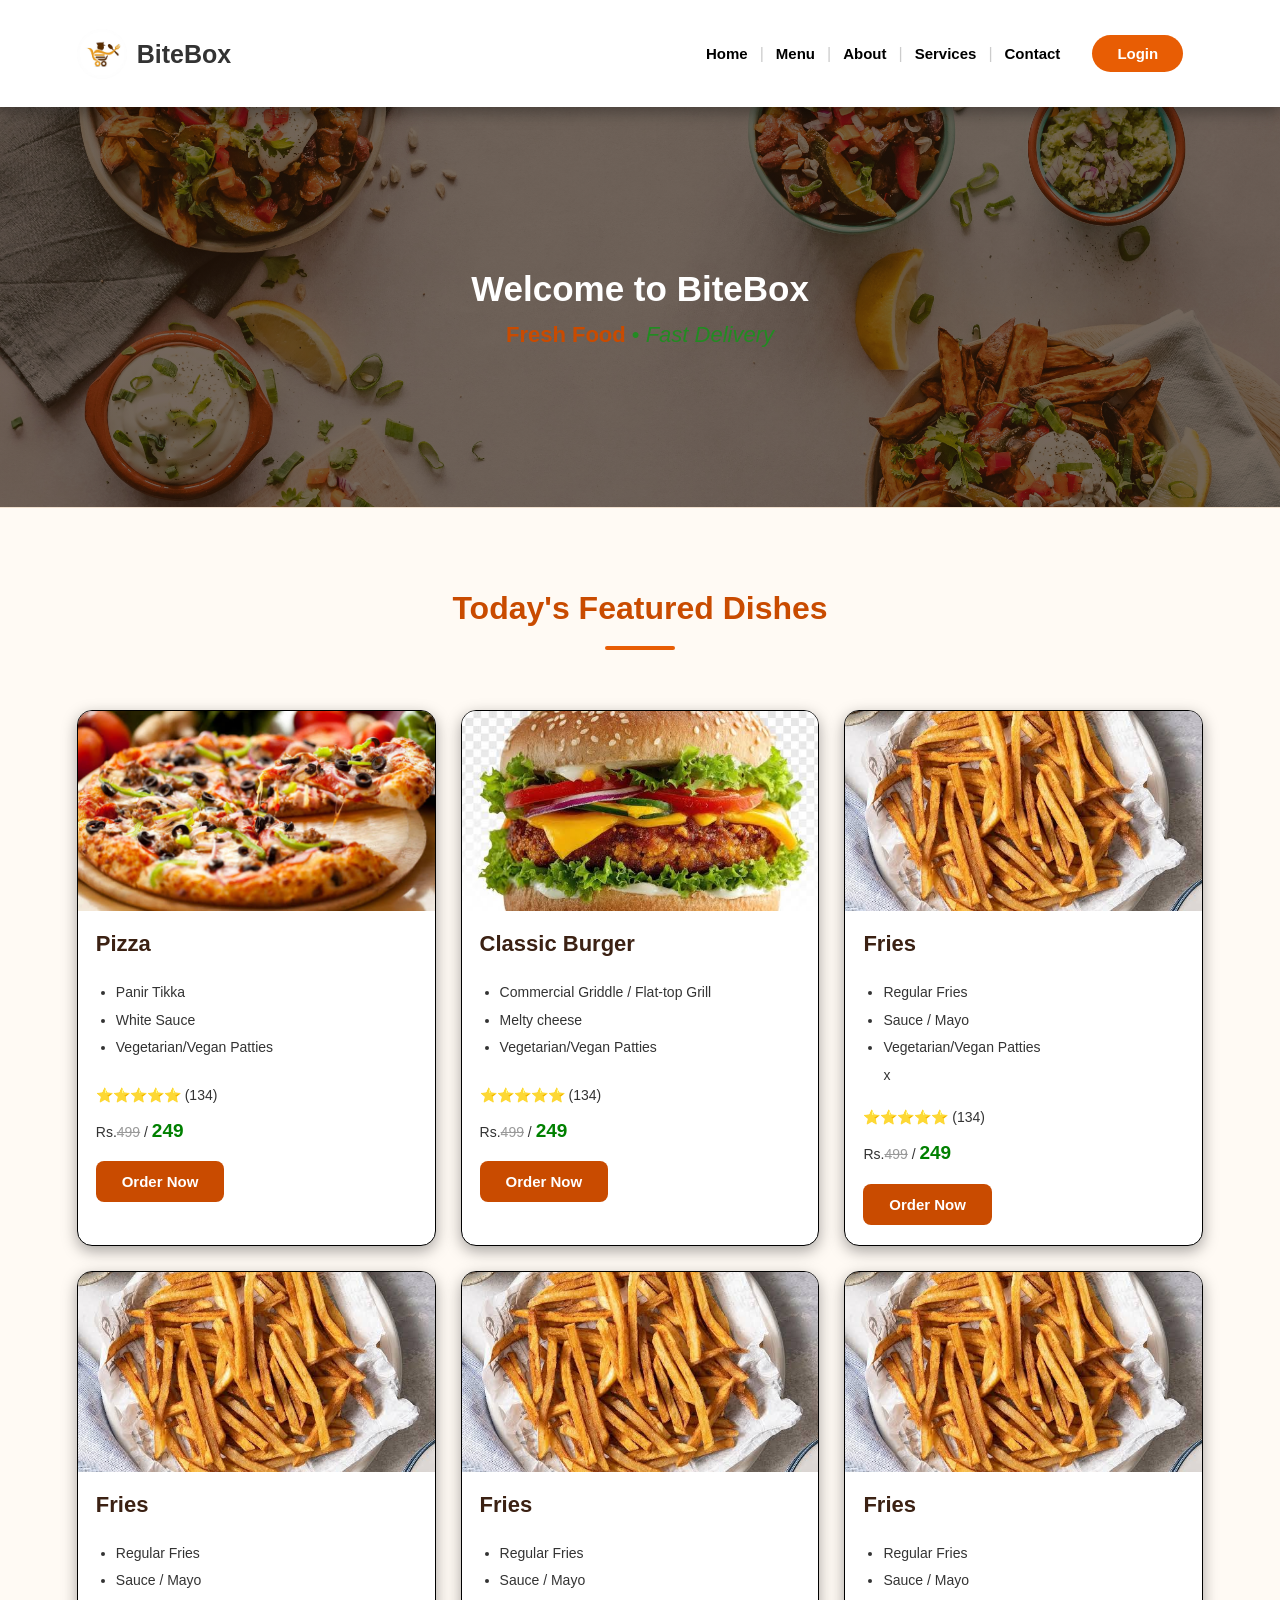
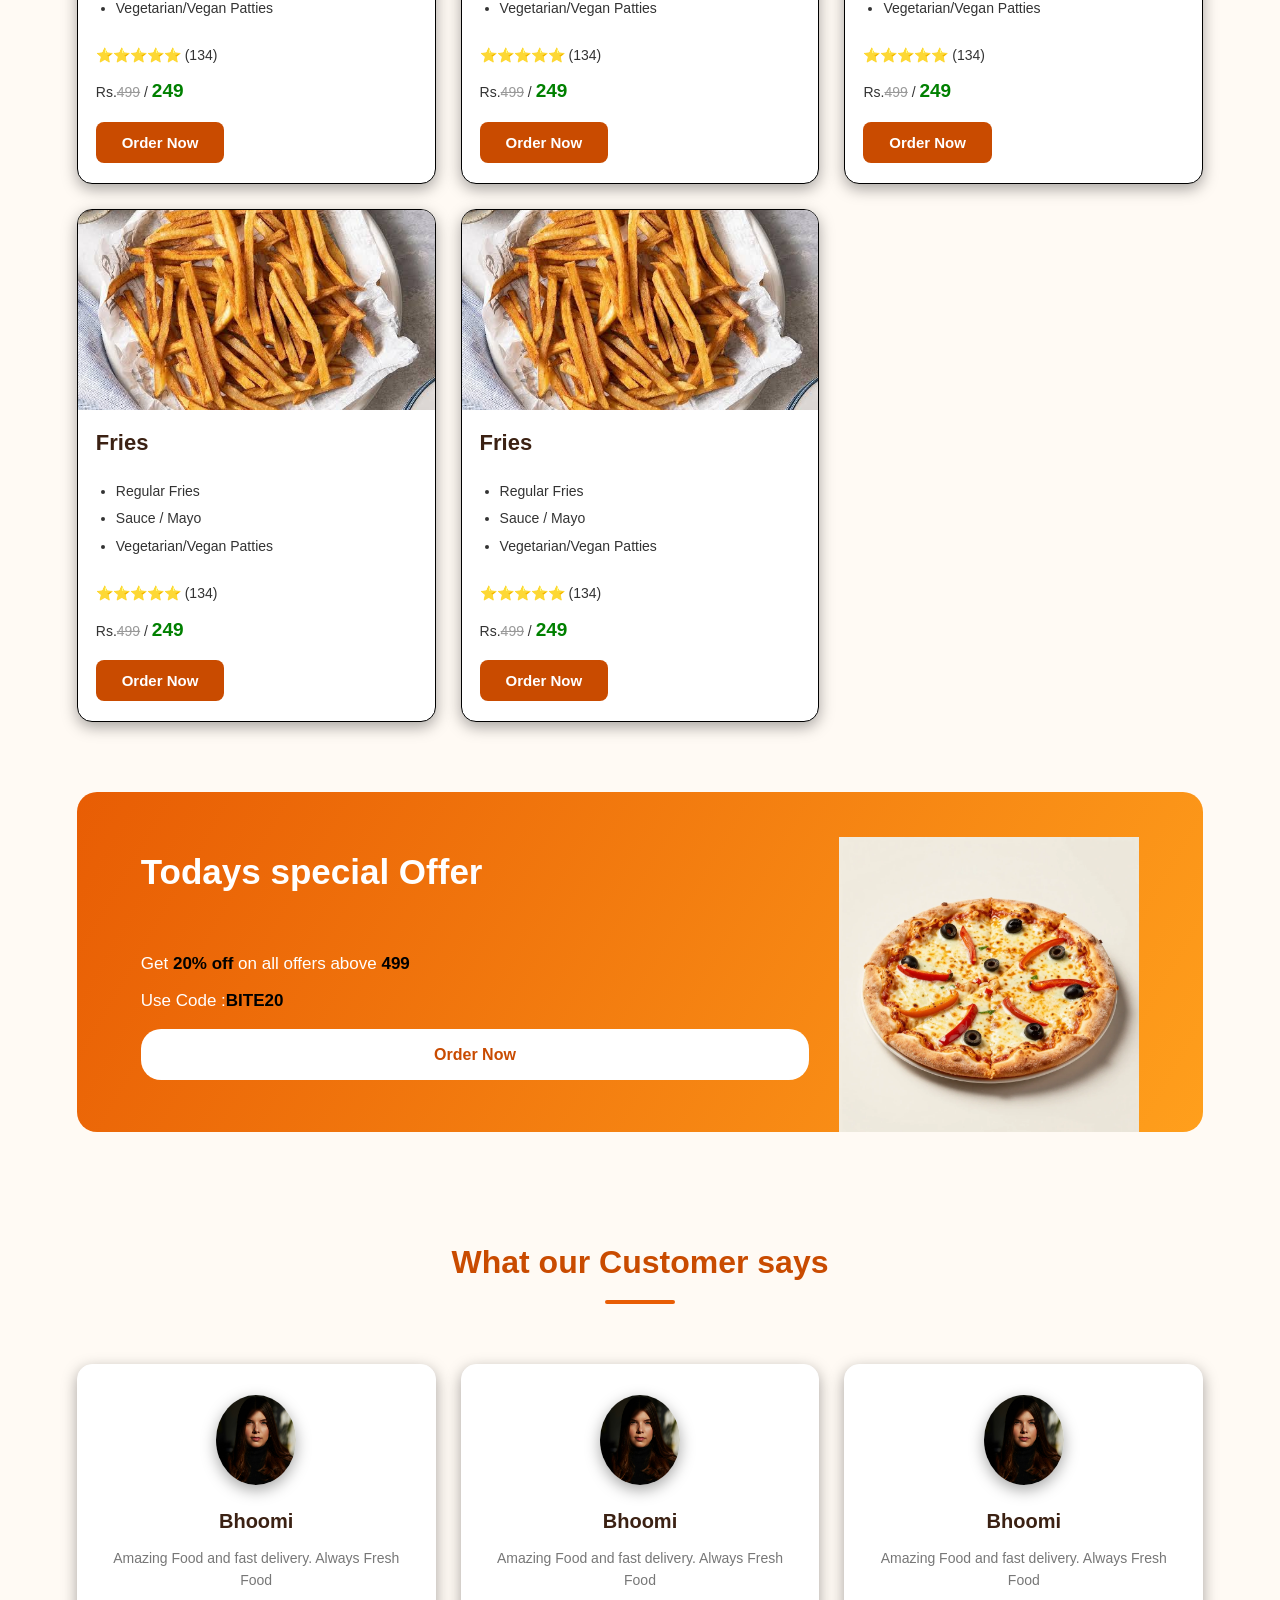
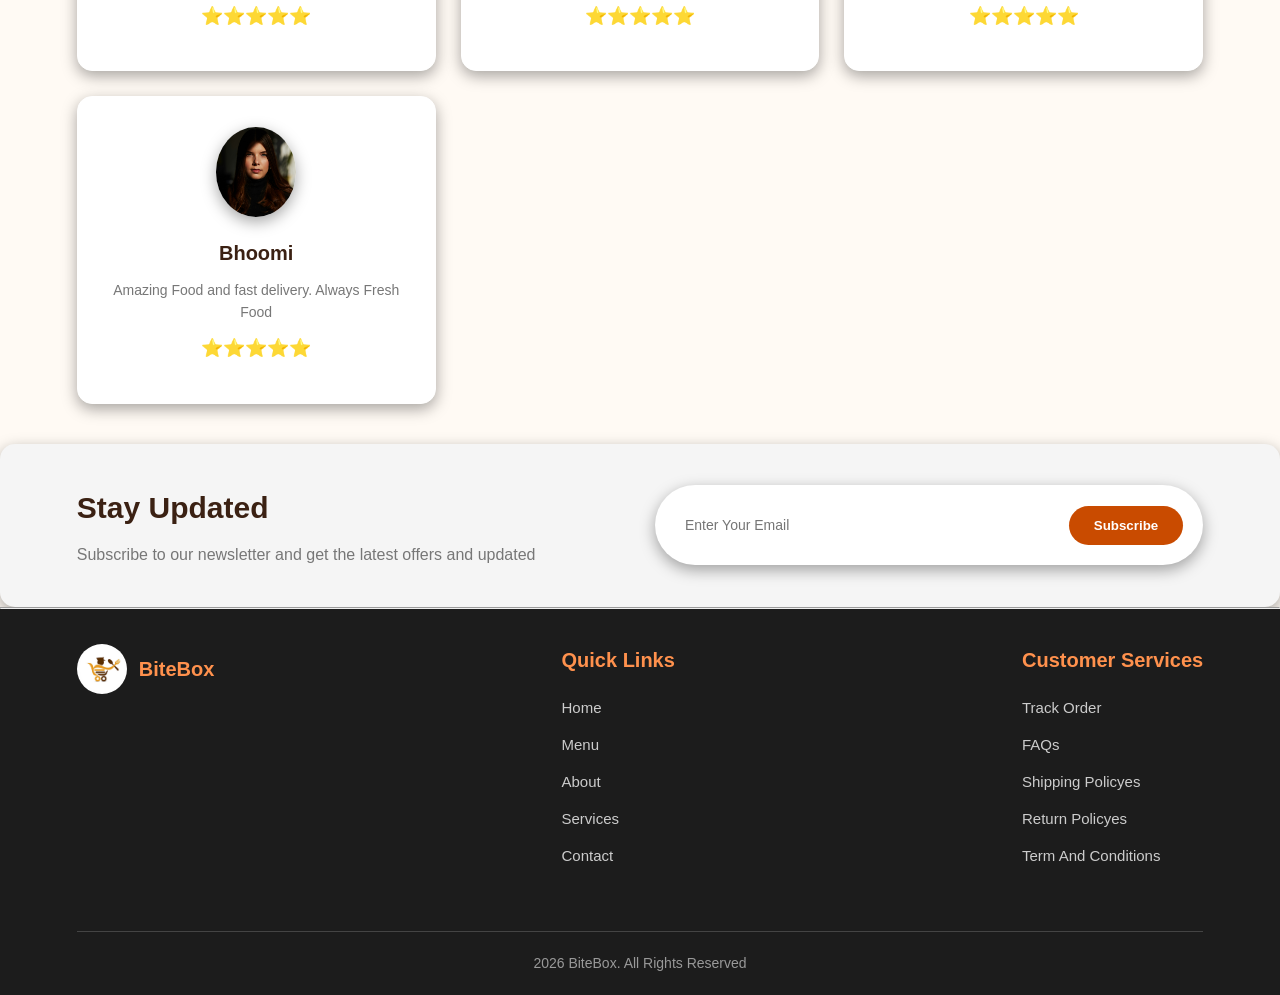
==== commit 6f283c28: "Added CSS in Home page" ====
--- a/index.html
+++ b/index.html
@@ -218,36 +218,36 @@
 
         <!-- reviews  -->
 
-        <section>
-            <h2>What our Customer says</h2>
+        <section class="review-section">
+            <h2  class="section-title">What our Customer says</h2>
             <!-- first review -->
 
-            <div>
-                <img src="" alt="customer image">
+            <div class="review-card">
+                <img src="../assets/images/customer image 1.jpg" alt="customer image">
                 <h3>bhoomi </h3>
                 <p>Amazing Food and fast delivery. Always Fresh Food</p>
                 <p><span>⭐⭐⭐⭐⭐</span></p>
             </div>
 
             <!-- second review -->
-            <div>
-                <img src="" alt="customer image">
+            <div class="review-card">
+                <img src="../assets/images/customer image 1.jpg" alt="customer image">
                 <h3>bhoomi </h3>
                 <p>Amazing Food and fast delivery. Always Fresh Food</p>
                 <p><span>⭐⭐⭐⭐⭐</span></p>
             </div>
 
             <!-- third review -->
-            <div>
-                <img src="" alt="customer image">
+            <div class="review-card">
+                <img src="../assets/images/customer image 1.jpg" alt="customer image">
                 <h3>bhoomi </h3>
                 <p>Amazing Food and fast delivery. Always Fresh Food</p>
                 <p><span>⭐⭐⭐⭐⭐</span></p>
             </div>
 
             <!-- fourth review -->
-            <div>
-                <img src="" alt="customer image">
+            <div class="review-card">
+                <img src="../assets/images/customer image 1.jpg" alt="customer image">
                 <h3>bhoomi </h3>
                 <p>Amazing Food and fast delivery. Always Fresh Food</p>
                 <p><span>⭐⭐⭐⭐⭐</span></p>
@@ -257,13 +257,13 @@
 
         <!-- news letter section -->
 
-        <section class="news-letter">
-            <div>
+        <section class="newsletter-section">
+            <div class="newsletter-content">
                 <h2>Stay Updated </h2>
                 <p> Subscribe to our newsletter and get the latest offers and updated</p>
             </div>
 
-            <div>
+            <div class="newsletter-form">
                 <form>
                     <input type="email" placeholder="Enter Your Email">
                     <button type="submit">Subscribe</button>
--- a/stylesheet/style.css
+++ b/stylesheet/style.css
@@ -458,3 +458,157 @@
 
 
 
+/* customer review section */
+.review-section {
+    padding: 40px 6%;
+    display: grid;
+    grid-template-columns: 1fr 1fr 1fr;
+    gap: 25px;
+}
+
+.review-section .section-title {
+    grid-column: 1 / -1;
+}
+
+.review-card {
+    background-color: white;
+    border-radius: 15px;
+    padding: 30px 20px;
+    text-align: center;
+     box-shadow: rgba(0, 0, 0, 0.35) 0px 5px 15px;
+     border: 1px solid white;
+}
+.review-card img {
+    width: 80px;
+    height: 90px;
+    border-radius: 50%;
+    object-fit: cover;
+    margin-bottom: 12px;
+     box-shadow: rgba(0, 0, 0, 0.35) 0px 5px 15px;
+}
+
+.review-card h3 {
+    font-size: 20px;
+    margin-bottom: 10px;
+    color: #3b2113;
+    text-transform: capitalize;
+}
+
+.review-card p {
+    font-size: 14px;
+    color: #777;
+    margin-bottom: 10px;
+}
+
+.review-card p :last-child {
+    color: #ff9f1c;
+    font-size: 18px;
+}
+
+/* news letter section*/
+
+.newsletter-section {
+    background-color: #f5f5f5;
+    padding: 40px 6%;
+    display: flex;
+    /* text-align: center; */
+    align-items: center;
+    justify-content: space-between;
+    gap: 30px;
+    border-radius: 15px;
+    box-shadow: rgba(0, 0, 0, 0.35) 0px 5px 15px;
+}
+
+.newsletter-content {
+    flex: 1;
+}
+
+.newsletter-content h2 {
+    font-size: 30px;
+    margin-bottom: 10px;
+    color: #3b2113;
+    font-weight: 700;
+}
+
+.newsletter-content p {
+    color: #777;
+}
+
+.newsletter-form {
+    flex: 1;
+}
+
+.newsletter-form form{
+    display: flex;
+    align-items: center;
+    gap: 10px;
+    background-color: white;
+    padding: 20px;
+    border-radius: 40px;
+    box-shadow: rgba(0, 0, 0, 0.35) 0px 5px 15px;
+    
+}
+
+.newsletter-form input {
+    flex: 1;
+    border: none;
+    outline: none;
+    padding: 12px 10px;
+    font-size: 14px;
+    border-radius: 30px;
+}
+
+.newsletter-form button {
+    background-color: #c94b00;
+    color: white;
+    border: none;
+    padding: 12px 25px;
+    border-radius: 30px;
+    transition: 0.3s ;
+    font-weight: 600;
+}
+
+
+/* end */
+
+@media (max-width: 768px) {
+    .navbar {
+        flex-direction: column;
+        gap: 15px;
+    }
+
+    .nav-links {
+        flex-wrap: wrap;
+        justify-content: center;
+        gap: 8px;
+    }
+
+    .welcome-section {
+        min-height: 300px;
+    }
+
+    #heading {
+        font-size: 30px;
+    }
+
+    .featured-section,
+    .review-section {
+        grid-template-columns: 1fr;
+    }
+
+    .offer-section {
+        flex-direction: column;
+        text-align: center;
+    }
+
+    .offer-content h2 {
+        font-size: 27px;
+    }
+
+    newsletter-section {
+        flex-direction: column;
+    }
+    section-title {
+        font-size: 27px;
+    }
+}
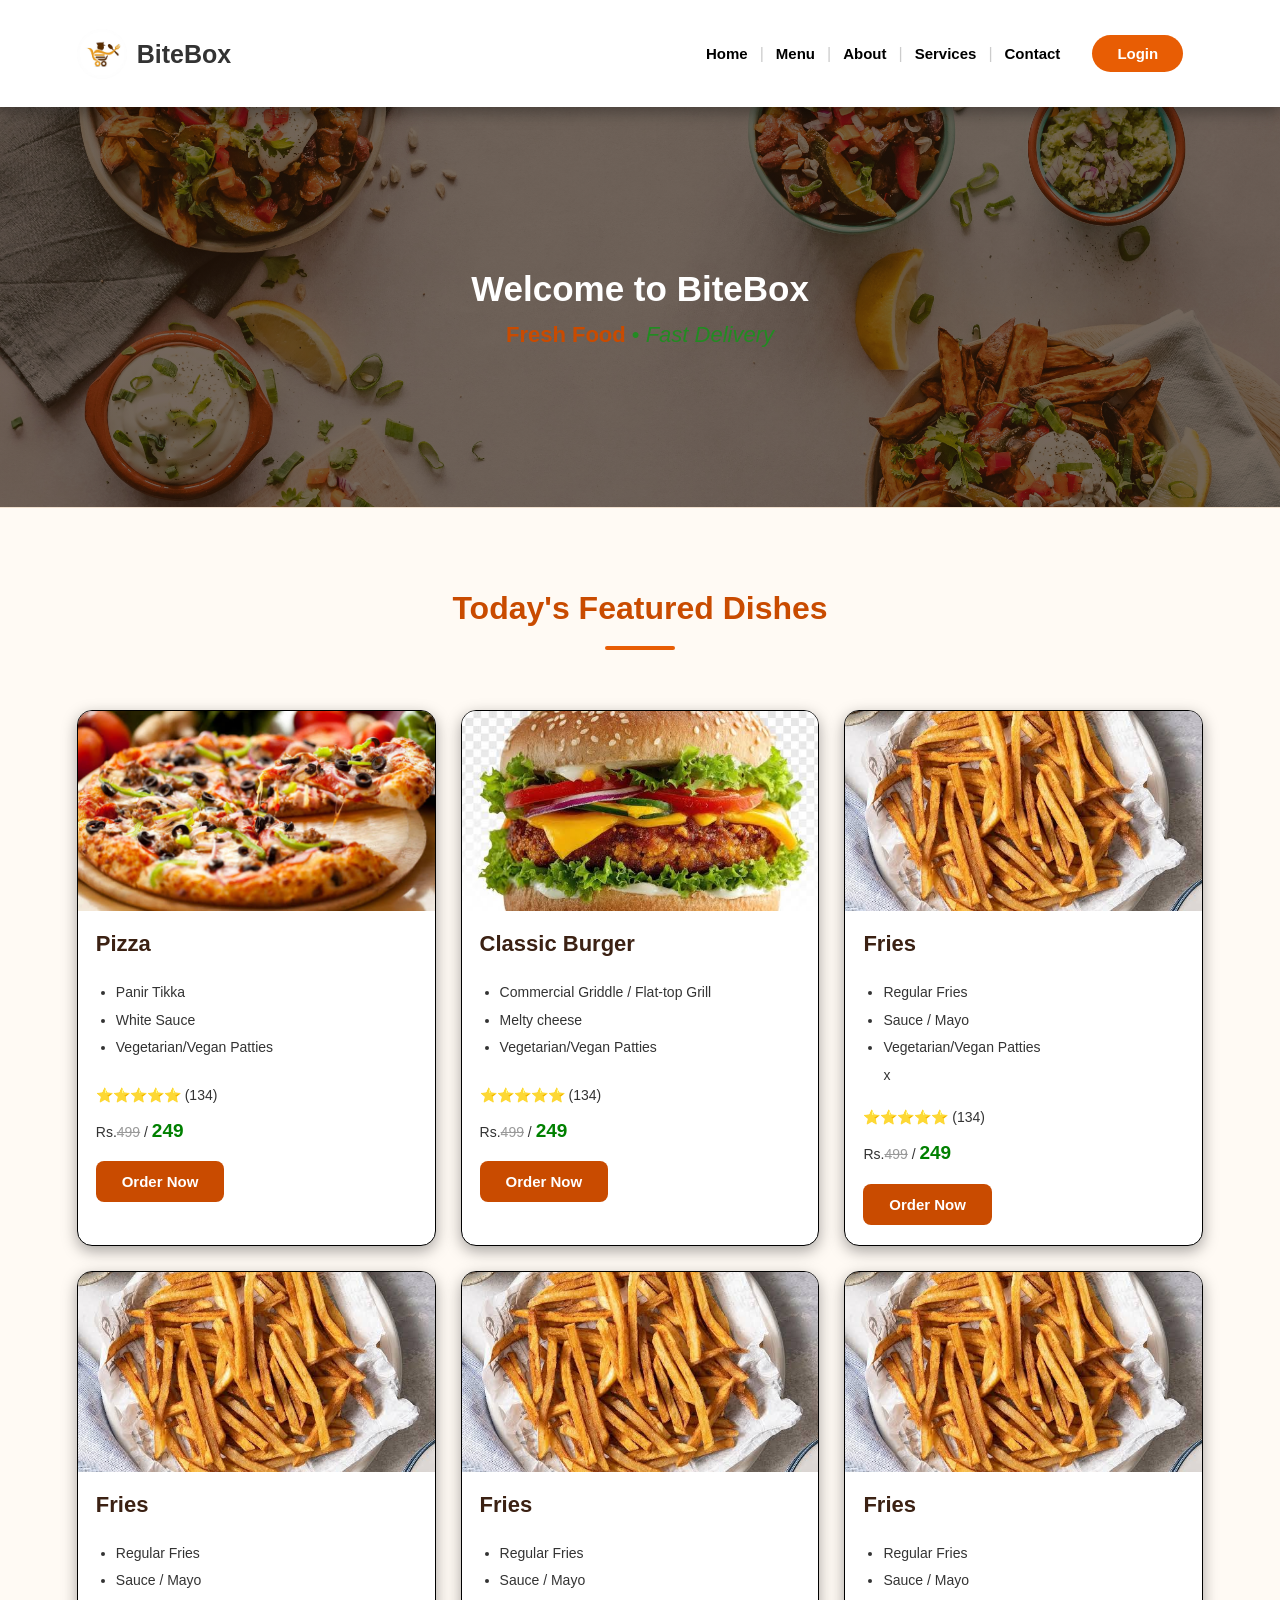
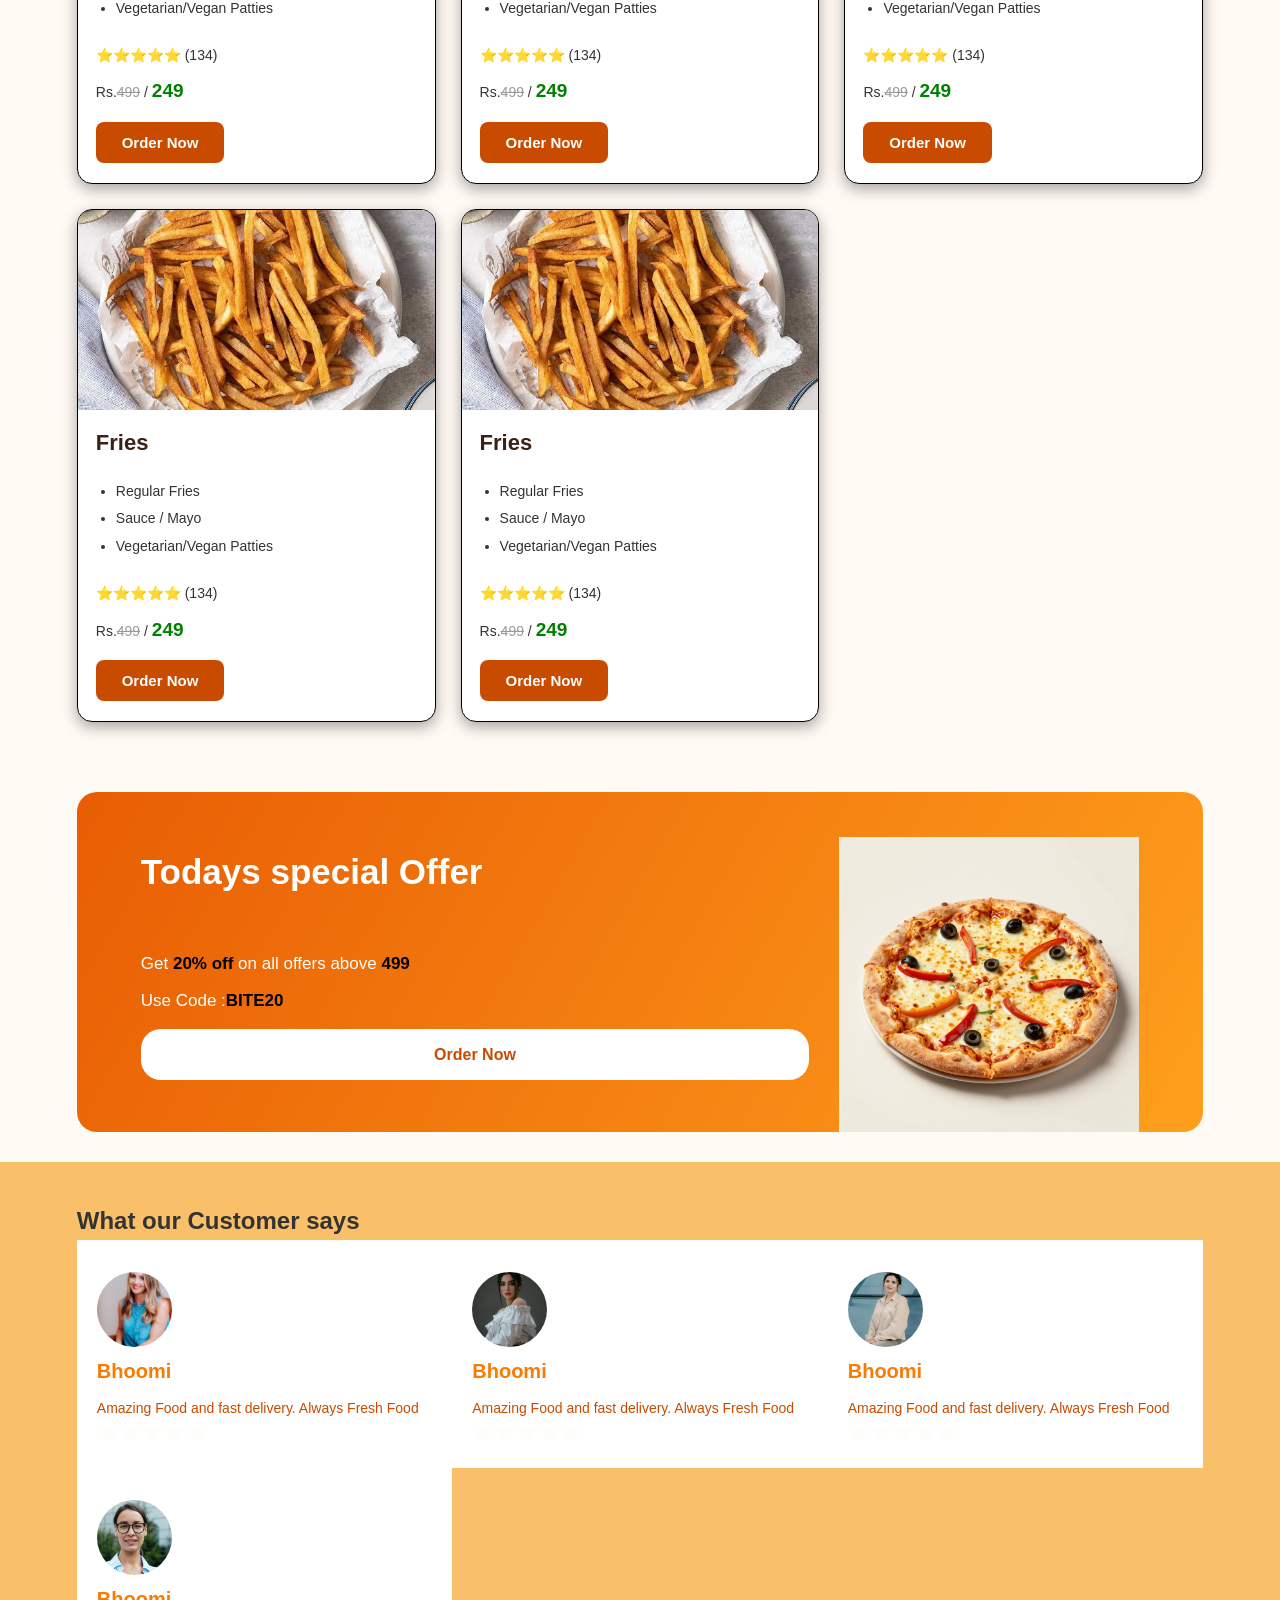
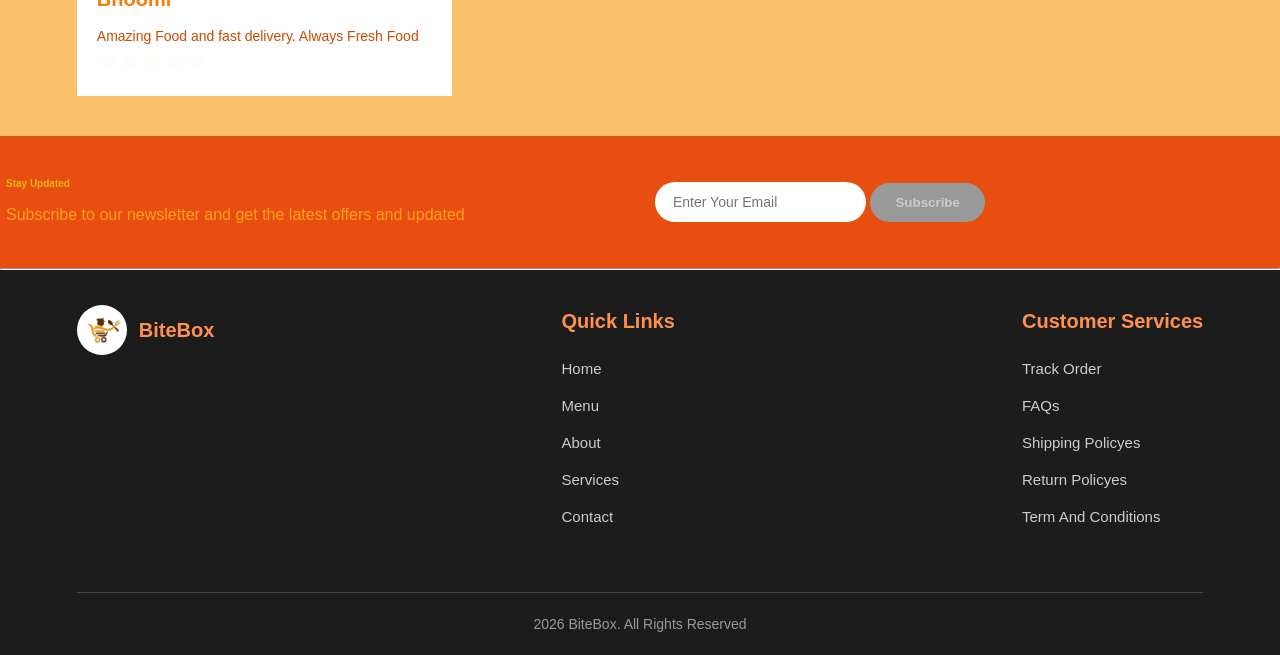
==== commit 3e34d4d1: "styled footer section" ====
--- a/index.html
+++ b/index.html
@@ -219,11 +219,11 @@
         <!-- reviews  -->
 
         <section class="review-section">
-            <h2  class="section-title">What our Customer says</h2>
+            <h2 class="section-heading">What our Customer says</h2>
             <!-- first review -->
 
             <div class="review-card">
-                <img src="../assets/images/customer image 1.jpg" alt="customer image">
+                <img src="./assets/images/meritt-thomas-aoQ4DYZLE_E-unsplash.jpg" alt="customer image">
                 <h3>bhoomi </h3>
                 <p>Amazing Food and fast delivery. Always Fresh Food</p>
                 <p><span>⭐⭐⭐⭐⭐</span></p>
@@ -231,7 +231,7 @@
 
             <!-- second review -->
             <div class="review-card">
-                <img src="../assets/images/customer image 1.jpg" alt="customer image">
+                <img src="./assets/images/raamin-ka-uR51HXLO7G0-unsplash.jpg" alt="customer image">
                 <h3>bhoomi </h3>
                 <p>Amazing Food and fast delivery. Always Fresh Food</p>
                 <p><span>⭐⭐⭐⭐⭐</span></p>
@@ -239,7 +239,7 @@
 
             <!-- third review -->
             <div class="review-card">
-                <img src="../assets/images/customer image 1.jpg" alt="customer image">
+                <img src="./assets/images/zulfugar-karimov-k_FNMVvG5_A-unsplash.jpg" alt="customer image">
                 <h3>bhoomi </h3>
                 <p>Amazing Food and fast delivery. Always Fresh Food</p>
                 <p><span>⭐⭐⭐⭐⭐</span></p>
@@ -247,7 +247,7 @@
 
             <!-- fourth review -->
             <div class="review-card">
-                <img src="../assets/images/customer image 1.jpg" alt="customer image">
+                <img src="./assets/images/vitaly-gariev-r1sVDjf_Hxg-unsplash.jpg" alt="customer image">
                 <h3>bhoomi </h3>
                 <p>Amazing Food and fast delivery. Always Fresh Food</p>
                 <p><span>⭐⭐⭐⭐⭐</span></p>
--- a/stylesheet/style.css
+++ b/stylesheet/style.css
@@ -458,157 +458,109 @@
 
 
 
-/* customer review section */
-.review-section {
+/* customer review
+
+/*  */
+
+.review-section{
+    background-color: #fac069;
     padding: 40px 6%;
     display: grid;
     grid-template-columns: 1fr 1fr 1fr;
-    gap: 25px;
-}
-
-.review-section .section-title {
+
+}
+
+.review-section>.section-heading {
     grid-column: 1 / -1;
-}
-
-.review-card {
+   gap: 25px;
+}
+
+.review-card{
     background-color: white;
-    border-radius: 15px;
-    padding: 30px 20px;
-    text-align: center;
-     box-shadow: rgba(0, 0, 0, 0.35) 0px 5px 15px;
-     border: 1px solid white;
-}
-.review-card img {
-    width: 80px;
-    height: 90px;
+    padding: 20px;
+}
+.review-card img{
+    width: 75px;
+    height: 75px;
     border-radius: 50%;
     object-fit: cover;
-    margin-bottom: 12px;
-     box-shadow: rgba(0, 0, 0, 0.35) 0px 5px 15px;
-}
-
-.review-card h3 {
+    margin-top: 12px;
+    
+}
+.review-card h3{
+    color: #fa7b04;
     font-size: 20px;
     margin-bottom: 10px;
-    color: #3b2113;
     text-transform: capitalize;
-}
-
-.review-card p {
+
+}
+
+.review-card p{
+    color: #c94b00;
     font-size: 14px;
-    color: #777;
-    margin-bottom: 10px;
-}
-
-.review-card p :last-child {
-    color: #ff9f1c;
+
+}
+
+.review-card p:last-child{
+    color: #815d4606;
     font-size: 18px;
-}
-
-/* news letter section*/
-
-.newsletter-section {
-    background-color: #f5f5f5;
-    padding: 40px 6%;
-    display: flex;
-    /* text-align: center; */
+
+}
+.newsletter-section{
+    background-color: #e94e11;
+    padding: 40px 6px;
+    display: flex;
     align-items: center;
     justify-content: space-between;
     gap: 30px;
-    border-radius: 15px;
-    box-shadow: rgba(0, 0, 0, 0.35) 0px 5px 15px;
-}
-
-.newsletter-content {
+
+}
+
+.newsletter-content{
     flex: 1;
 }
-
-.newsletter-content h2 {
-    font-size: 30px;
+.newsletter-content h2{
+    color: #e8b50d;
+    font-size: 10px;
+    font-weight: 700;
     margin-bottom: 10px;
-    color: #3b2113;
-    font-weight: 700;
-}
-
-.newsletter-content p {
-    color: #777;
-}
-
-.newsletter-form {
+
+}
+.newsletter-content p{
+    color: #ff9f1c;
+
+}
+
+.newsletter-form{
     flex: 1;
 }
 
-.newsletter-form form{
-    display: flex;
-    align-items: center;
+newsletter-form form{
+    display: flex;
     gap: 10px;
-    background-color: white;
+    background-color: #ccc;
     padding: 20px;
     border-radius: 40px;
-    box-shadow: rgba(0, 0, 0, 0.35) 0px 5px 15px;
-    
-}
-
-.newsletter-form input {
+    box-shadow: rgba(100, 100, 111, 0.2) 0px 7px 29px 0px;
+}
+.newsletter-form input{
     flex: 1;
     border: none;
     outline: none;
-    padding: 12px 10px;
+    padding: 12px 18px;
     font-size: 14px;
     border-radius: 30px;
-}
-
-.newsletter-form button {
-    background-color: #c94b00;
-    color: white;
-    border: none;
+
+}
+.newsletter-form button{
+    border: #3b2113;
+    background-color: #999;
+    color: #ccc;
     padding: 12px 25px;
     border-radius: 30px;
-    transition: 0.3s ;
     font-weight: 600;
-}
-
-
-/* end */
-
-@media (max-width: 768px) {
-    .navbar {
-        flex-direction: column;
-        gap: 15px;
-    }
-
-    .nav-links {
-        flex-wrap: wrap;
-        justify-content: center;
-        gap: 8px;
-    }
-
-    .welcome-section {
-        min-height: 300px;
-    }
-
-    #heading {
-        font-size: 30px;
-    }
-
-    .featured-section,
-    .review-section {
-        grid-template-columns: 1fr;
-    }
-
-    .offer-section {
-        flex-direction: column;
-        text-align: center;
-    }
-
-    .offer-content h2 {
-        font-size: 27px;
-    }
-
-    newsletter-section {
-        flex-direction: column;
-    }
-    section-title {
-        font-size: 27px;
-    }
-}+
+}
+////////////////////////////////////////////////////////////END
+
+
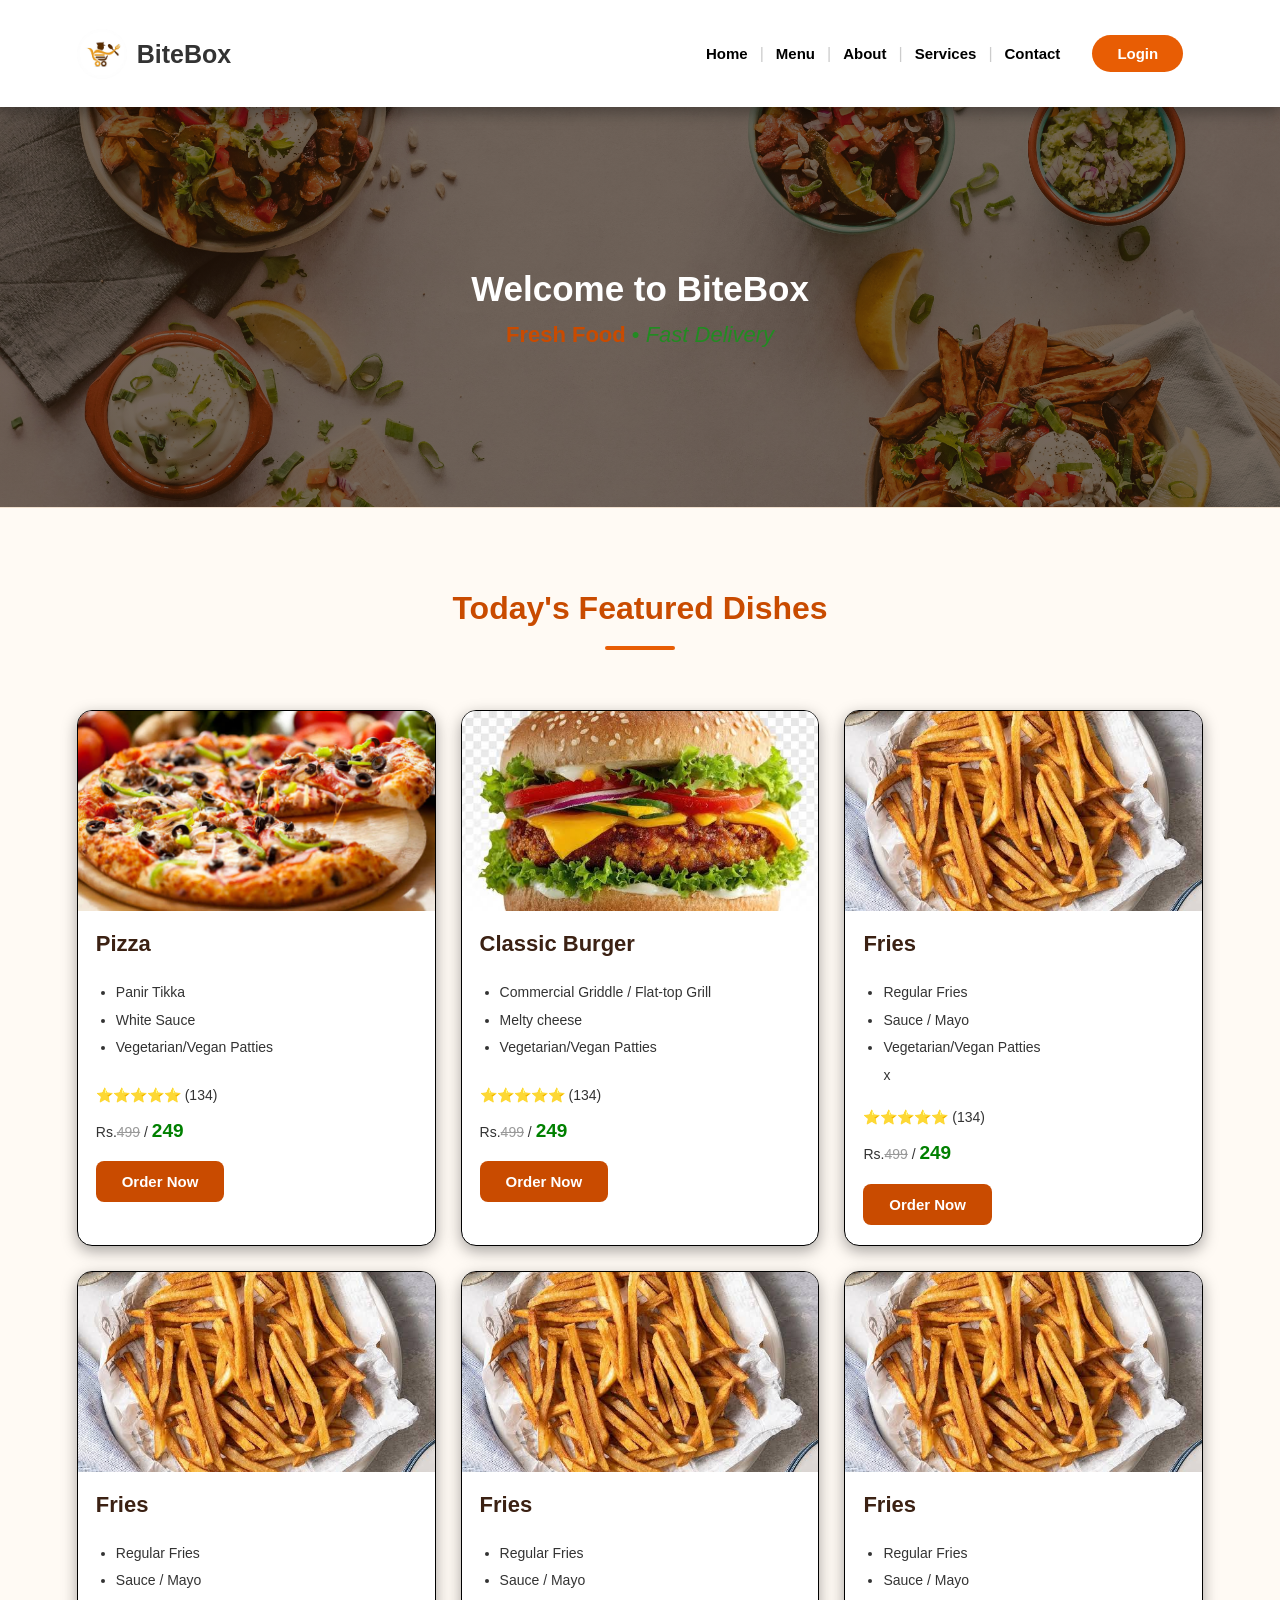
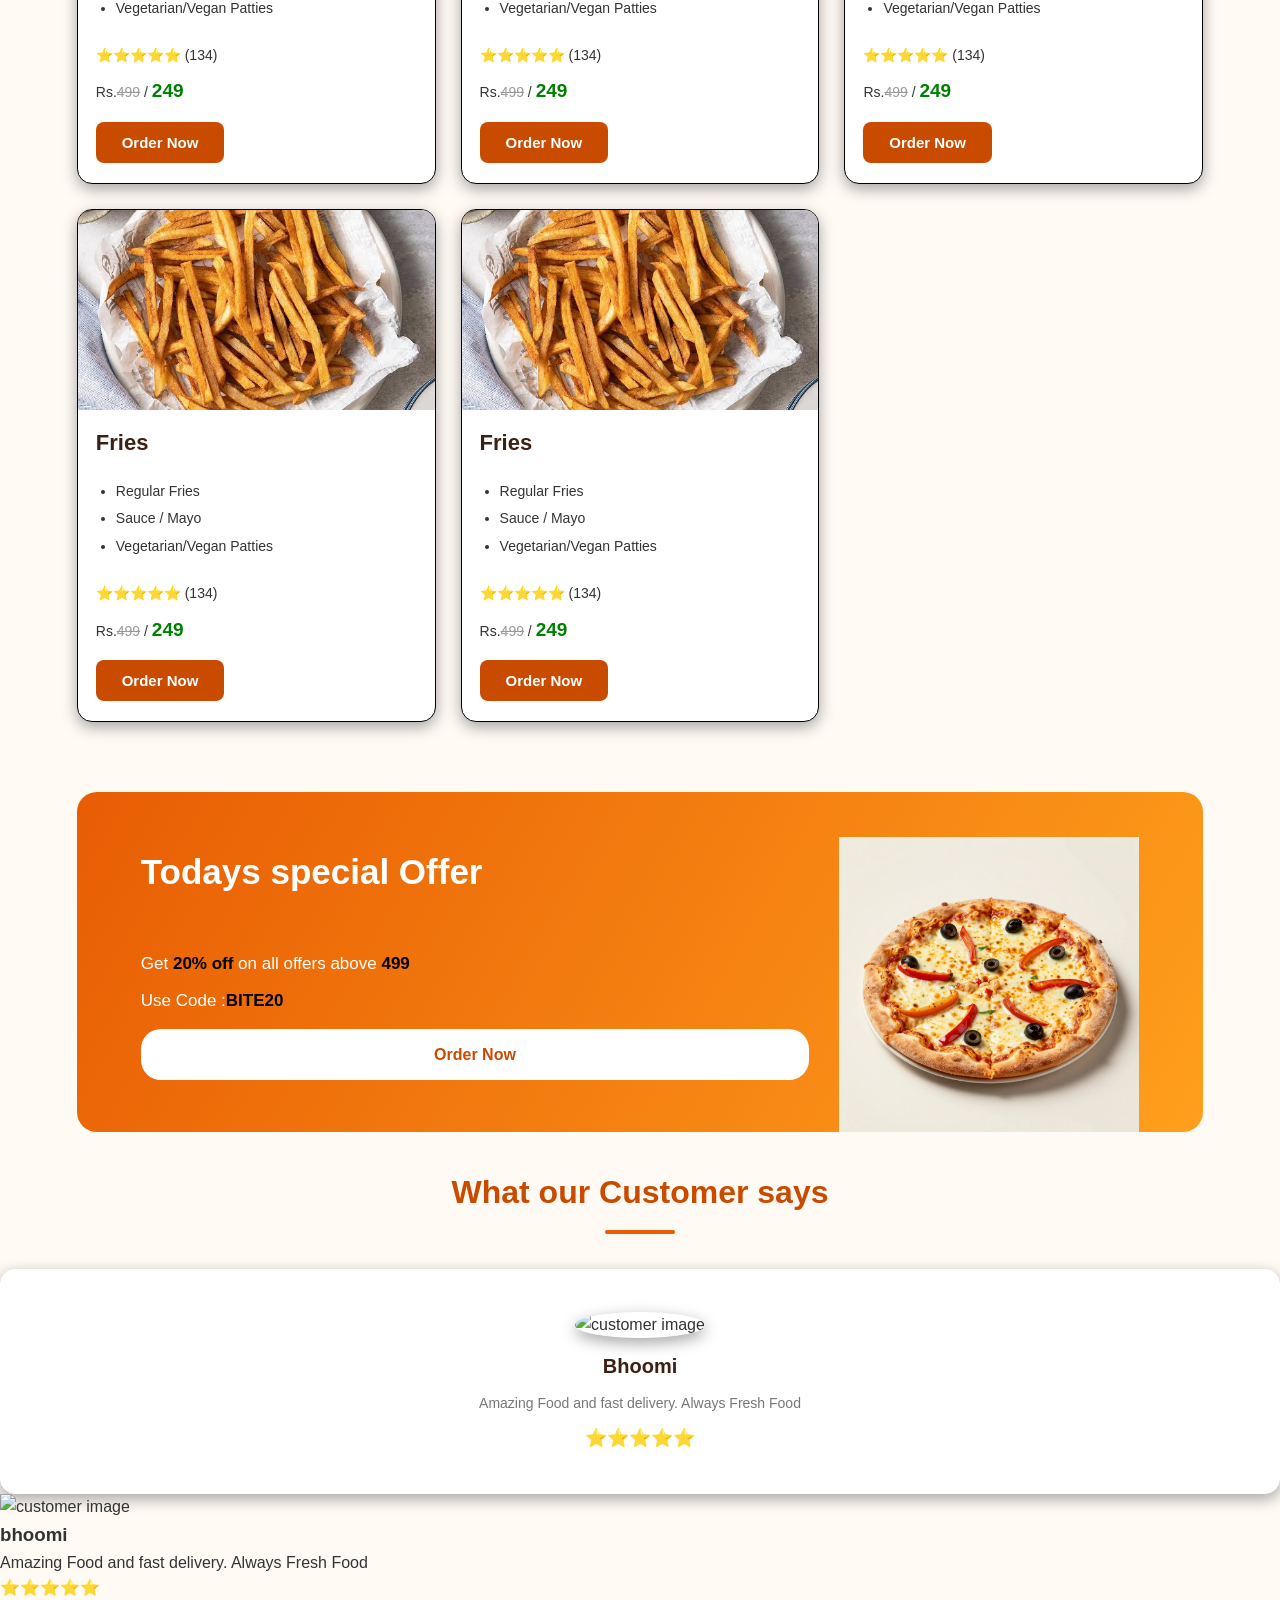
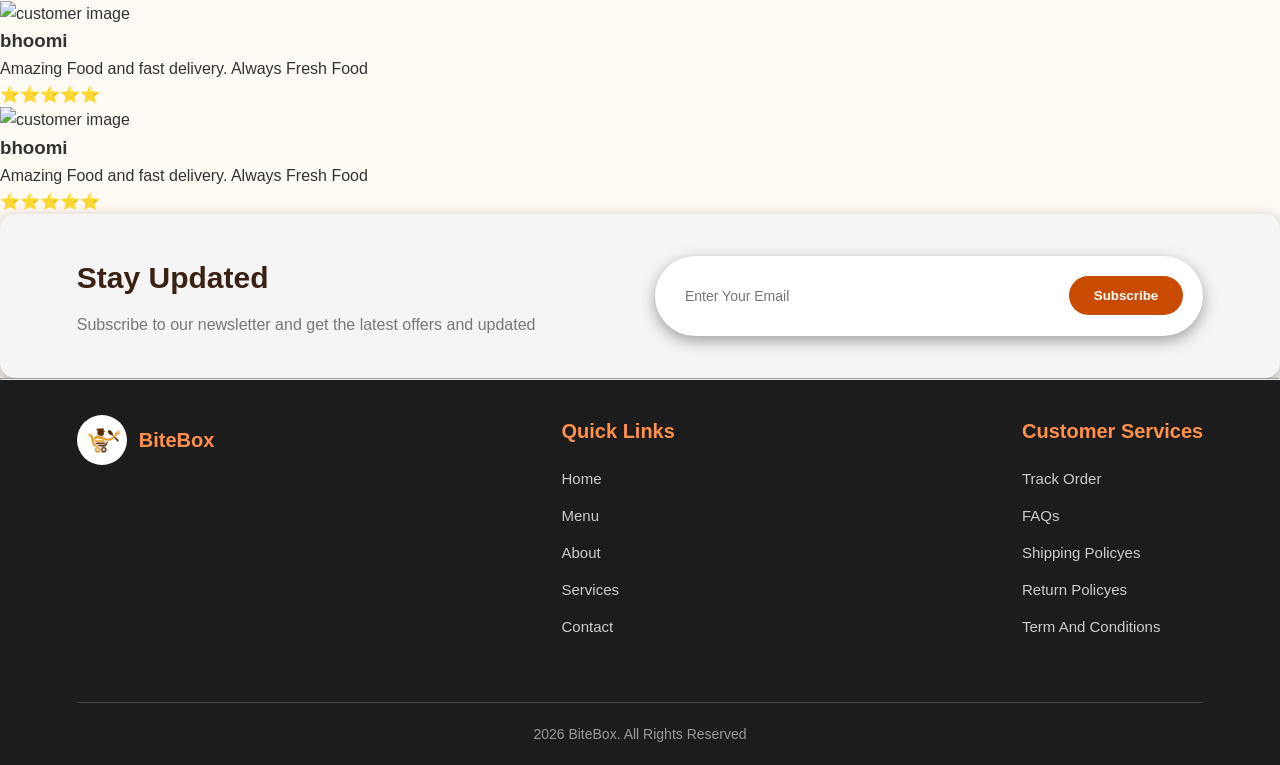
==== commit ade28236: "Merge branch 'main' of https://github.com/amerkazi/BiteBox-Group-1 into tauseef # Conflicts: #	index" ====
--- a/index.html
+++ b/index.html
@@ -218,36 +218,36 @@
 
         <!-- reviews  -->
 
-        <section class="review-section">
-            <h2 class="section-heading">What our Customer says</h2>
+        <section class="review-section" class="review-section">
+            <h2  class="section-title" class="section-heading">What our Customer says</h2>
             <!-- first review -->
 
-            <div class="review-card">
-                <img src="./assets/images/meritt-thomas-aoQ4DYZLE_E-unsplash.jpg" alt="customer image">
+            <div class="review-card" class="review-card">
+                <img src="../assets/images/customer image 1.jpg./assets/images/meritt-thomas-aoQ4DYZLE_E-unsplash.jpg" alt="customer image">
                 <h3>bhoomi </h3>
                 <p>Amazing Food and fast delivery. Always Fresh Food</p>
                 <p><span>⭐⭐⭐⭐⭐</span></p>
             </div>
 
             <!-- second review -->
-            <div class="review-card">
-                <img src="./assets/images/raamin-ka-uR51HXLO7G0-unsplash.jpg" alt="customer image">
+            <div>
+                <img src="" alt="customer image">
                 <h3>bhoomi </h3>
                 <p>Amazing Food and fast delivery. Always Fresh Food</p>
                 <p><span>⭐⭐⭐⭐⭐</span></p>
             </div>
 
             <!-- third review -->
-            <div class="review-card">
-                <img src="./assets/images/zulfugar-karimov-k_FNMVvG5_A-unsplash.jpg" alt="customer image">
+            <div>
+                <img src="" alt="customer image">
                 <h3>bhoomi </h3>
                 <p>Amazing Food and fast delivery. Always Fresh Food</p>
                 <p><span>⭐⭐⭐⭐⭐</span></p>
             </div>
 
             <!-- fourth review -->
-            <div class="review-card">
-                <img src="./assets/images/vitaly-gariev-r1sVDjf_Hxg-unsplash.jpg" alt="customer image">
+            <div>
+                <img src="" alt="customer image">
                 <h3>bhoomi </h3>
                 <p>Amazing Food and fast delivery. Always Fresh Food</p>
                 <p><span>⭐⭐⭐⭐⭐</span></p>
@@ -267,6 +267,7 @@
                 <form>
                     <input type="email" placeholder="Enter Your Email">
                     <button type="submit">Subscribe</button>
+                    
 
                 </form>
             </div>
--- a/stylesheet/style.css
+++ b/stylesheet/style.css
@@ -286,87 +286,6 @@
     object-fit: contain;
 }
 
-
-
-
-/* Newsletter Section */
-
-.news-letter {
-    background: linear-gradient(135deg,#ff6b35,#ff914d);
-    padding: 50px 8%;
-    display: flex;
-    justify-content: space-between;
-    align-items: center;
-    gap: 30px;
-    border-radius: 12px;
-    margin: 40px auto;
-     box-shadow: rgba(0, 0, 0, 0.35) 0px 5px 15px;
-
-}
-
-/* Heading */
-
-.news-letter h2 {
-    font-size: 32px;
-    color: #ffffff;
-    margin-bottom: 12px;
-    font-weight: 700;
-}
-
-/* Paragraph */
-
-.news-letter p {
-    font-size: 16px;
-    color: #fff5ee;
-    margin: 0;
-    line-height: 1.6;
-}
-
-/* Form */
-
-.news-letter form {
-    display: flex;
-    align-items: center;
-    gap: 10px;
-    background-color: white;
-    padding: 6px;
-    border-radius: 50px;
-    min-width: 350px;
-}
-
-/* Email Input */
-
-.news-letter input {
-    flex: 1;
-    border: none;
-    outline: none;
-    padding: 14px 18px;
-    font-size: 15px;
-    border-radius: 50px;
-    min-width: 0;
-}
-
-/* Subscribe Button */
-
-.news-letter button {
-    background-color: #222;
-    color: white;
-    border: none;
-    padding: 14px 25px;
-    font-size: 15px;
-    font-weight: bold;
-    border-radius: 50px;
-    transition: 0.3s ;
-}
-
-.news-letter button:hover {
-    background-color: #444;
-    transform: scale(1.05);
-}
-
-
-
-
 /* Styling footer */
 
 .footer-container {
@@ -458,6 +377,7 @@
 
 
 
+<<<<<<< HEAD
 /* customer review
 
 /*  */
@@ -561,6 +481,166 @@
     font-weight: 600;
 
 }
-////////////////////////////////////////////////////////////END
-
-
+/* ////////////////////////////////////////////////////////////END */
+=======
+/* customer review section */
+.review-section {
+    padding: 40px 6%;
+    display: grid;
+    grid-template-columns: 1fr 1fr 1fr;
+    gap: 25px;
+}
+
+.review-section .section-title {
+    grid-column: 1 / -1;
+}
+
+.review-card {
+    background-color: white;
+    border-radius: 15px;
+    padding: 30px 20px;
+    text-align: center;
+     box-shadow: rgba(0, 0, 0, 0.35) 0px 5px 15px;
+     border: 1px solid white;
+}
+.review-card img {
+    width: 80px;
+    height: 90px;
+    border-radius: 50%;
+    object-fit: cover;
+    margin-bottom: 12px;
+     box-shadow: rgba(0, 0, 0, 0.35) 0px 5px 15px;
+}
+
+.review-card h3 {
+    font-size: 20px;
+    margin-bottom: 10px;
+    color: #3b2113;
+    text-transform: capitalize;
+}
+
+.review-card p {
+    font-size: 14px;
+    color: #777;
+    margin-bottom: 10px;
+}
+
+.review-card p :last-child {
+    color: #ff9f1c;
+    font-size: 18px;
+}
+
+/* news letter section*/
+
+.newsletter-section {
+    background-color: #f5f5f5;
+    padding: 40px 6%;
+    display: flex;
+    /* text-align: center; */
+    align-items: center;
+    justify-content: space-between;
+    gap: 30px;
+    border-radius: 15px;
+    box-shadow: rgba(0, 0, 0, 0.35) 0px 5px 15px;
+}
+
+.newsletter-content {
+    flex: 1;
+}
+
+.newsletter-content h2 {
+    font-size: 30px;
+    margin-bottom: 10px;
+    color: #3b2113;
+    font-weight: 700;
+}
+
+.newsletter-content p {
+    color: #777;
+}
+
+.newsletter-form {
+    flex: 1;
+}
+
+.newsletter-form form{
+    display: flex;
+    align-items: center;
+    gap: 10px;
+    background-color: white;
+    padding: 20px;
+    border-radius: 40px;
+    box-shadow: rgba(0, 0, 0, 0.35) 0px 5px 15px;
+    
+}
+
+.newsletter-form input {
+    flex: 1;
+    border: none;
+    outline: none;
+    padding: 12px 10px;
+    font-size: 14px;
+    border-radius: 30px;
+}
+
+.newsletter-form button {
+    background-color: #c94b00;
+    color: white;
+    border: none;
+    padding: 12px 25px;
+    border-radius: 30px;
+    transition: 0.3s ;
+    font-weight: 600;
+}
+
+
+/* end */
+>>>>>>> 0a163453be1a340184b537cb4ea2c7c3e7b7621b
+
+@media (max-width: 768px) {
+    .navbar {
+        flex-direction: column;
+        gap: 15px;
+    }
+
+    .nav-links {
+        flex-wrap: wrap;
+        justify-content: center;
+        gap: 8px;
+    }
+
+    .welcome-section {
+        min-height: 300px;
+    }
+
+    #heading {
+        font-size: 30px;
+    }
+
+    .featured-section,
+    .review-section {
+        grid-template-columns: 1fr;
+    }
+
+    .offer-section {
+        flex-direction: column;
+        text-align: center;
+    }
+
+    .offer-content h2 {
+        font-size: 27px;
+    }
+
+    newsletter-section {
+        flex-direction: column;
+    }
+    section-title {
+        font-size: 27px;
+    }
+<<<<<<< HEAD
+}
+
+
+=======
+}
+>>>>>>> 0a163453be1a340184b537cb4ea2c7c3e7b7621b
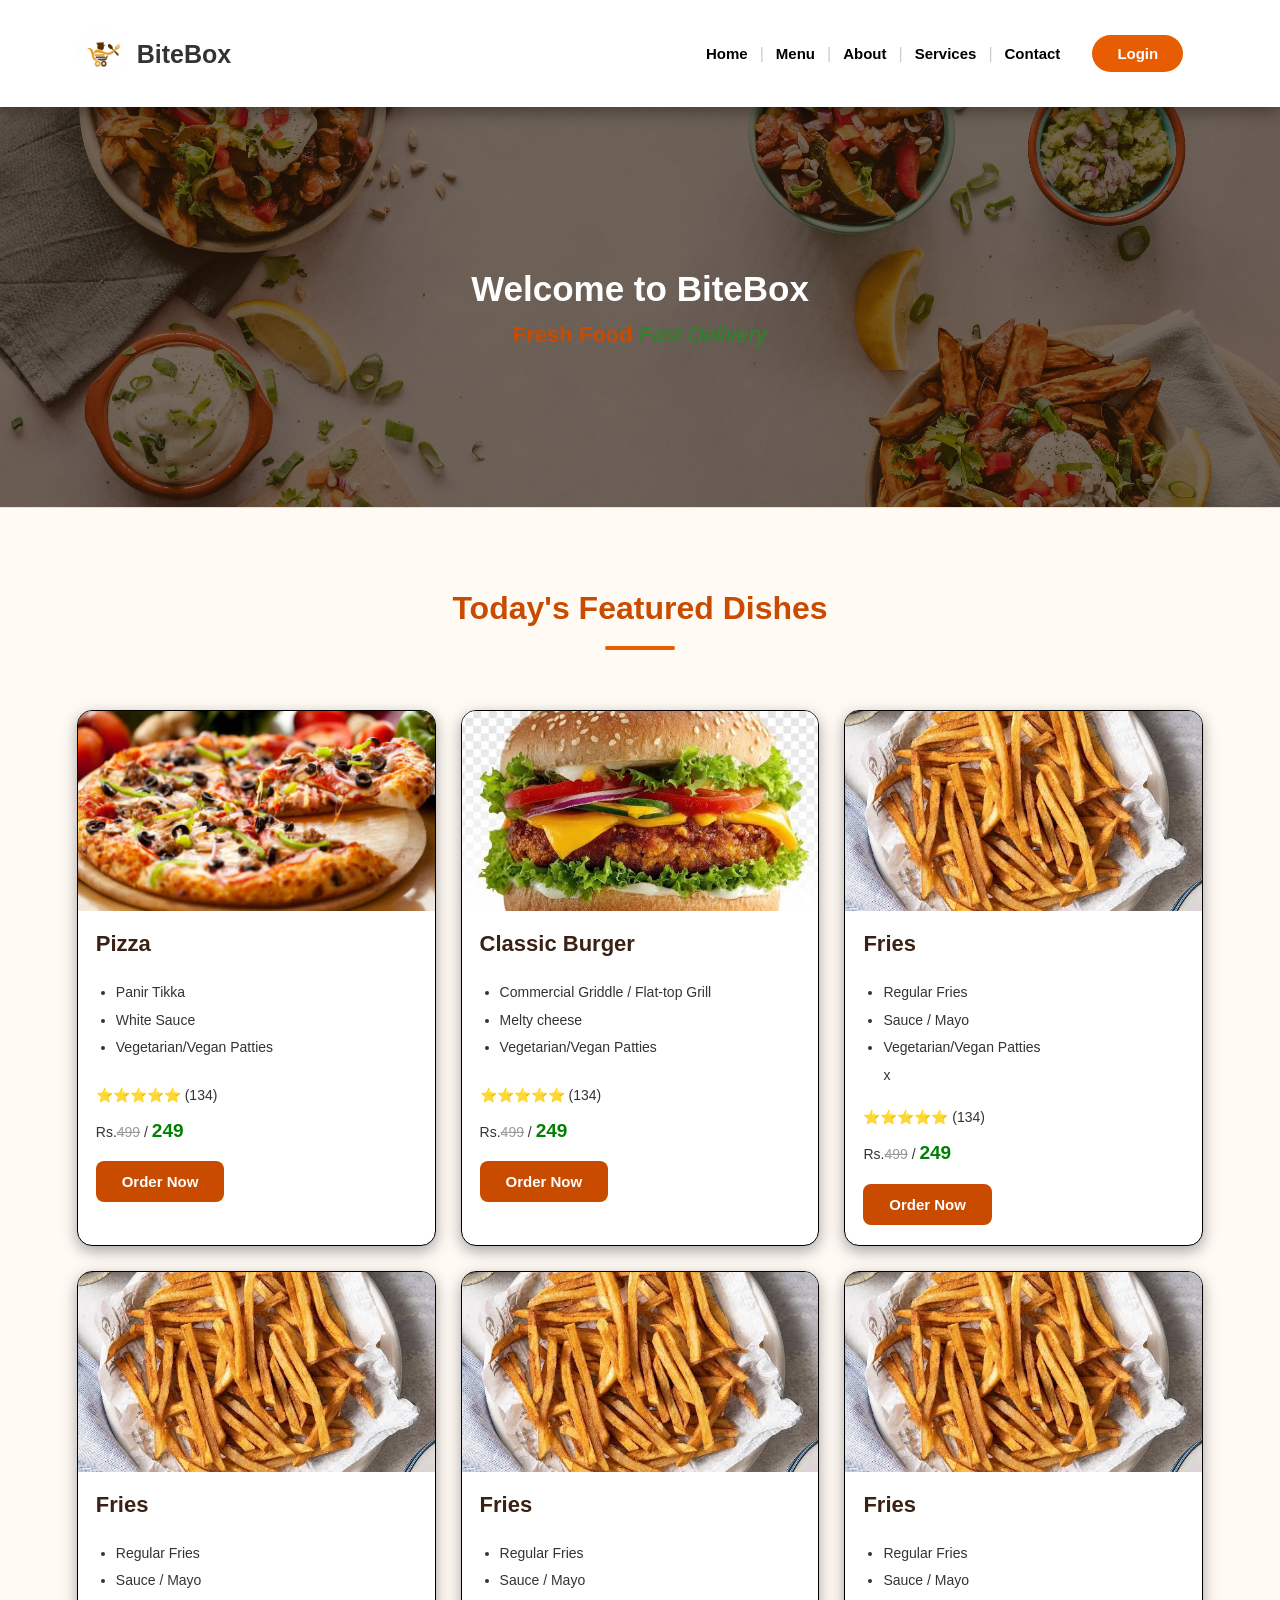
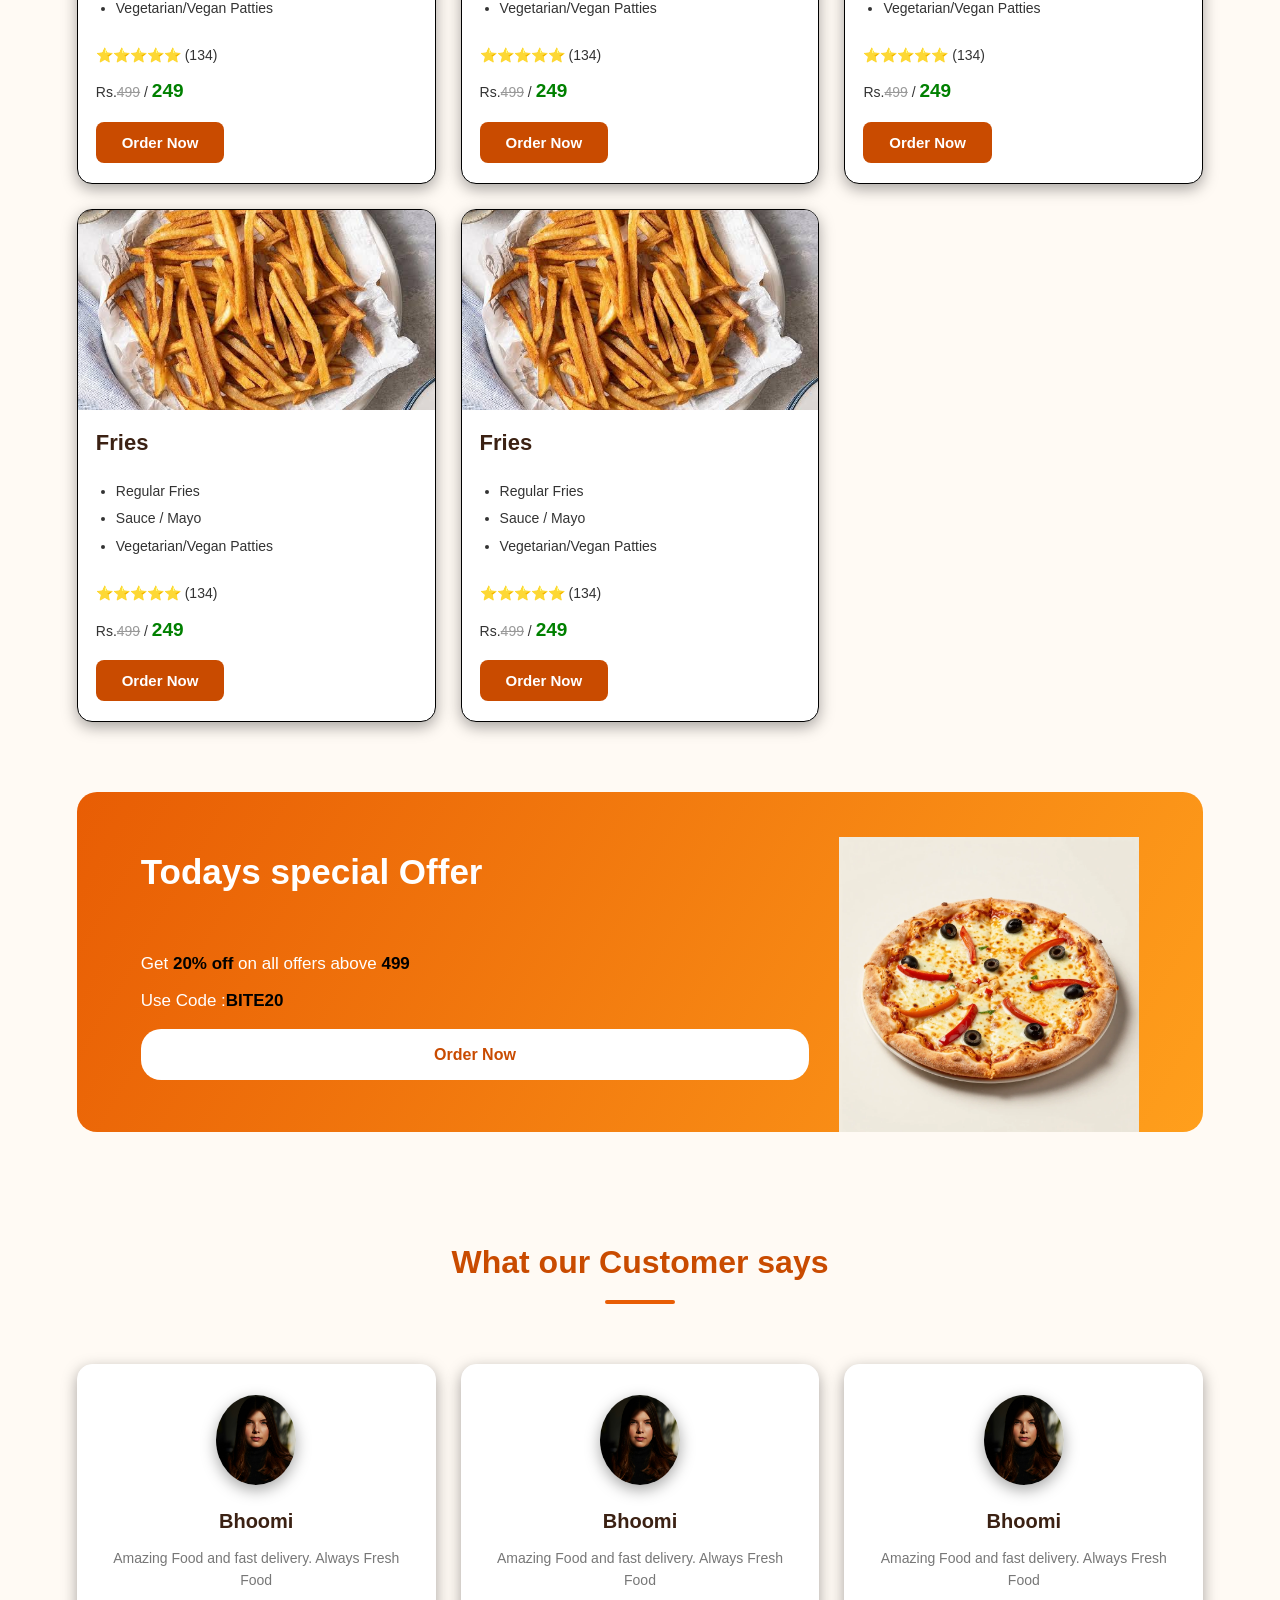
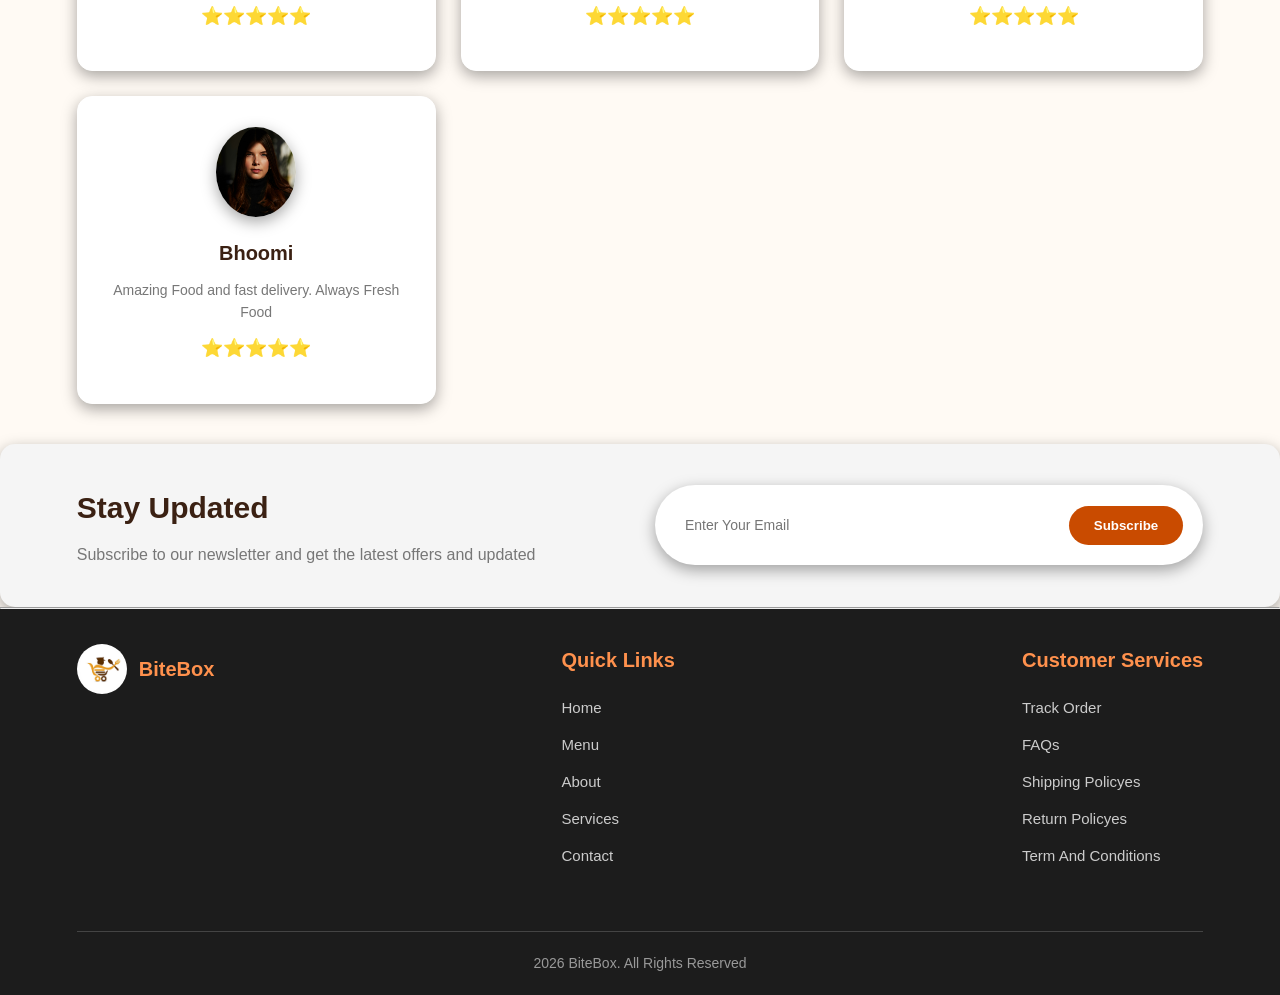
==== commit 8f780f91: "Added CSS to about page" ====
--- a/index.html
+++ b/index.html
@@ -46,7 +46,7 @@
             <h2 class="heading">Welcome to BiteBox</h2>
             <p class="para">
                 <strong>Fresh Food</strong>
-                •
+                
                 <em>Fast Delivery</em>
             </p>
         </section>
@@ -218,36 +218,36 @@
 
         <!-- reviews  -->
 
-        <section class="review-section" class="review-section">
-            <h2  class="section-title" class="section-heading">What our Customer says</h2>
+        <section class="review-section">
+            <h2  class="section-title">What our Customer says</h2>
             <!-- first review -->
 
-            <div class="review-card" class="review-card">
-                <img src="../assets/images/customer image 1.jpg./assets/images/meritt-thomas-aoQ4DYZLE_E-unsplash.jpg" alt="customer image">
+            <div class="review-card">
+                <img src="../assets/images/customer image 1.jpg" alt="customer image">
                 <h3>bhoomi </h3>
                 <p>Amazing Food and fast delivery. Always Fresh Food</p>
                 <p><span>⭐⭐⭐⭐⭐</span></p>
             </div>
 
             <!-- second review -->
-            <div>
-                <img src="" alt="customer image">
+            <div class="review-card">
+                <img src="../assets/images/customer image 1.jpg" alt="customer image">
                 <h3>bhoomi </h3>
                 <p>Amazing Food and fast delivery. Always Fresh Food</p>
                 <p><span>⭐⭐⭐⭐⭐</span></p>
             </div>
 
             <!-- third review -->
-            <div>
-                <img src="" alt="customer image">
+            <div class="review-card">
+                <img src="../assets/images/customer image 1.jpg" alt="customer image">
                 <h3>bhoomi </h3>
                 <p>Amazing Food and fast delivery. Always Fresh Food</p>
                 <p><span>⭐⭐⭐⭐⭐</span></p>
             </div>
 
             <!-- fourth review -->
-            <div>
-                <img src="" alt="customer image">
+            <div class="review-card">
+                <img src="../assets/images/customer image 1.jpg" alt="customer image">
                 <h3>bhoomi </h3>
                 <p>Amazing Food and fast delivery. Always Fresh Food</p>
                 <p><span>⭐⭐⭐⭐⭐</span></p>
@@ -267,7 +267,6 @@
                 <form>
                     <input type="email" placeholder="Enter Your Email">
                     <button type="submit">Subscribe</button>
-                    
 
                 </form>
             </div>
--- a/stylesheet/style.css
+++ b/stylesheet/style.css
@@ -300,7 +300,7 @@
     display: flex;
     justify-content: space-between;
     align-items: flex-start;
-     flex-wrap: wrap; 
+    flex-wrap: wrap; 
     gap: 40px;
     padding-bottom: 30px;
 }
@@ -377,112 +377,6 @@
 
 
 
-<<<<<<< HEAD
-/* customer review
-
-/*  */
-
-.review-section{
-    background-color: #fac069;
-    padding: 40px 6%;
-    display: grid;
-    grid-template-columns: 1fr 1fr 1fr;
-
-}
-
-.review-section>.section-heading {
-    grid-column: 1 / -1;
-   gap: 25px;
-}
-
-.review-card{
-    background-color: white;
-    padding: 20px;
-}
-.review-card img{
-    width: 75px;
-    height: 75px;
-    border-radius: 50%;
-    object-fit: cover;
-    margin-top: 12px;
-    
-}
-.review-card h3{
-    color: #fa7b04;
-    font-size: 20px;
-    margin-bottom: 10px;
-    text-transform: capitalize;
-
-}
-
-.review-card p{
-    color: #c94b00;
-    font-size: 14px;
-
-}
-
-.review-card p:last-child{
-    color: #815d4606;
-    font-size: 18px;
-
-}
-.newsletter-section{
-    background-color: #e94e11;
-    padding: 40px 6px;
-    display: flex;
-    align-items: center;
-    justify-content: space-between;
-    gap: 30px;
-
-}
-
-.newsletter-content{
-    flex: 1;
-}
-.newsletter-content h2{
-    color: #e8b50d;
-    font-size: 10px;
-    font-weight: 700;
-    margin-bottom: 10px;
-
-}
-.newsletter-content p{
-    color: #ff9f1c;
-
-}
-
-.newsletter-form{
-    flex: 1;
-}
-
-newsletter-form form{
-    display: flex;
-    gap: 10px;
-    background-color: #ccc;
-    padding: 20px;
-    border-radius: 40px;
-    box-shadow: rgba(100, 100, 111, 0.2) 0px 7px 29px 0px;
-}
-.newsletter-form input{
-    flex: 1;
-    border: none;
-    outline: none;
-    padding: 12px 18px;
-    font-size: 14px;
-    border-radius: 30px;
-
-}
-.newsletter-form button{
-    border: #3b2113;
-    background-color: #999;
-    color: #ccc;
-    padding: 12px 25px;
-    border-radius: 30px;
-    font-weight: 600;
-
-}
-/* ////////////////////////////////////////////////////////////END */
-=======
 /* customer review section */
 .review-section {
     padding: 40px 6%;
@@ -595,7 +489,6 @@
 
 
 /* end */
->>>>>>> 0a163453be1a340184b537cb4ea2c7c3e7b7621b
 
 @media (max-width: 768px) {
     .navbar {
@@ -631,16 +524,10 @@
         font-size: 27px;
     }
 
-    newsletter-section {
+    .newsletter-section {
         flex-direction: column;
     }
-    section-title {
+    .section-title {
         font-size: 27px;
     }
-<<<<<<< HEAD
-}
-
-
-=======
-}
->>>>>>> 0a163453be1a340184b537cb4ea2c7c3e7b7621b
+}
